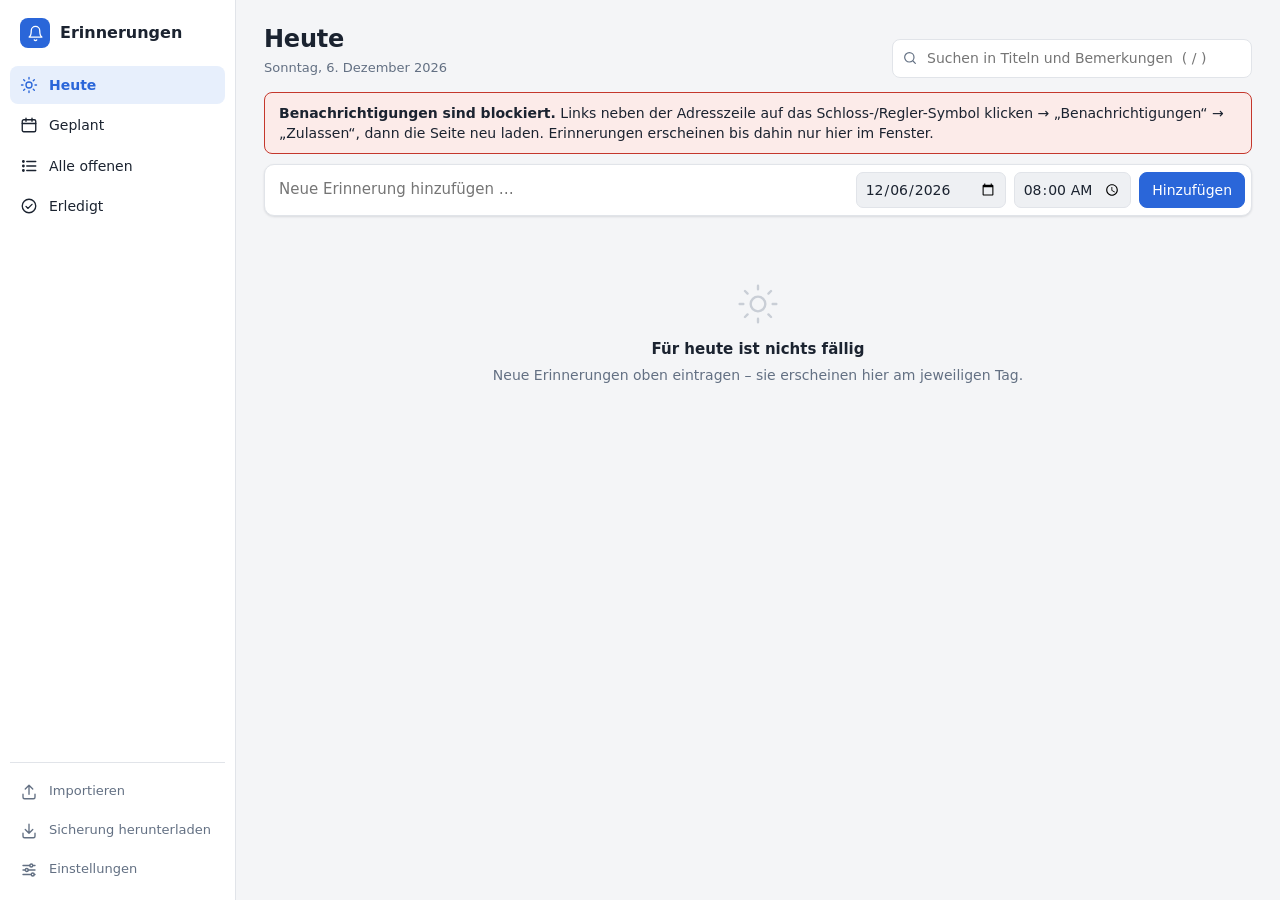
==== index.html @ 2857e539 "Erinnerungs-App als Ersatz für Microsoft To Do Läuft komplett im Browser (GitHub Pages): Erinnerunge" ====
<!doctype html>
<html lang="de">
<head>
  <meta charset="utf-8">
  <meta name="viewport" content="width=device-width, initial-scale=1">
  <title>Erinnerungen</title>
  <meta name="description" content="Persönliche Erinnerungen mit Pop-up-Benachrichtigung – läuft komplett im Browser.">
  <link rel="icon" href="icon.svg" type="image/svg+xml">
  <link rel="stylesheet" href="styles.css">
</head>
<body>
  <div class="app">
    <aside class="sidebar">
      <div class="brand">
        <span class="logo" aria-hidden="true"><svg viewBox="0 0 24 24"><path d="M6 8a6 6 0 1 1 12 0c0 7 3 9 3 9H3s3-2 3-9"/><path d="M10.3 21a1.94 1.94 0 0 0 3.4 0"/></svg></span>
        <span>Erinnerungen</span>
      </div>
      <nav class="nav" id="nav" aria-label="Ansichten"></nav>
      <div class="sidebar-foot" id="sidebar-foot"></div>
    </aside>

    <main class="main">
      <header class="topbar">
        <div class="titles">
          <h1 id="view-title">Heute</h1>
          <div class="sub" id="view-sub"></div>
        </div>
        <label class="search">
          <span class="sr-only">Suchen</span>
          <svg viewBox="0 0 24 24" aria-hidden="true"><circle cx="11" cy="11" r="7"/><path d="M20 20l-3.5-3.5"/></svg>
          <input id="search" type="search" placeholder="Suchen in Titeln und Bemerkungen  ( / )" autocomplete="off">
        </label>
      </header>

      <div class="banners" id="banners"></div>

      <form class="add" id="add-form" autocomplete="off">
        <input type="text" id="add-title" placeholder="Neue Erinnerung hinzufügen …" aria-label="Titel der neuen Erinnerung">
        <input type="date" id="add-date" aria-label="Datum der Erinnerung">
        <input type="time" id="add-time" aria-label="Uhrzeit der Erinnerung">
        <button class="btn primary" type="submit">Hinzufügen</button>
      </form>

      <div class="list" id="list" aria-live="polite"></div>
    </main>

    <aside class="detail" id="detail" hidden aria-label="Details"></aside>
  </div>

  <dialog id="dlg-alert" class="dlg-alert">
    <div class="dlg-head">
      <span class="dlg-icon"><svg viewBox="0 0 24 24"><path d="M6 8a6 6 0 1 1 12 0c0 7 3 9 3 9H3s3-2 3-9"/><path d="M10.3 21a1.94 1.94 0 0 0 3.4 0"/></svg></span>
      <h2>Erinnerung</h2>
    </div>
    <div class="dlg-body" id="alert-body"></div>
    <div class="dlg-foot"><button class="btn" data-act="alert-close" type="button">Alle schließen</button></div>
  </dialog>

  <dialog id="dlg-settings">
    <div class="dlg-head"><h2>Einstellungen</h2></div>
    <div class="dlg-body" id="settings-body"></div>
    <div class="dlg-foot"><button class="btn primary" data-act="settings-close" type="button">Fertig</button></div>
  </dialog>

  <dialog id="dlg-import" class="dlg-wide">
    <div class="dlg-head"><h2>Erinnerungen importieren</h2></div>
    <div class="dlg-body" id="imp-body"></div>
    <div class="dlg-foot" id="imp-foot"></div>
  </dialog>

  <div id="toast" role="status"></div>

  <script src="app.js"></script>
</body>
</html>
---- styles.css ----
:root {
  --bg: #f4f5f7;
  --surface: #ffffff;
  --surface-2: #eef0f3;
  --border: #e1e4e9;
  --border-strong: #c9ced6;
  --text: #1b2330;
  --muted: #637083;
  --accent: #2a66d9;
  --accent-soft: #e7effc;
  --danger: #c4372c;
  --danger-soft: #fcebe9;
  --warn-soft: #fff5e1;
  --warn-border: #f1d49a;
  --ok: #2c8a55;
  --star: #d99a00;
  --mark: #ffe48a;
  --shadow: 0 1px 2px rgba(16, 24, 40, .05), 0 1px 3px rgba(16, 24, 40, .07);
  --radius: 10px;
  color-scheme: light;
}

@media (prefers-color-scheme: dark) {
  :root {
    --bg: #13161b;
    --surface: #1b1f26;
    --surface-2: #242a33;
    --border: #2c323c;
    --border-strong: #3d4552;
    --text: #e5e8ed;
    --muted: #97a1b0;
    --accent: #6b9bf2;
    --accent-soft: #1e2b44;
    --danger: #f07a70;
    --danger-soft: #3a201e;
    --warn-soft: #33291a;
    --warn-border: #5c4a26;
    --ok: #4cbf7f;
    --star: #f0c04a;
    --mark: #6a5810;
    --shadow: none;
    color-scheme: dark;
  }
}

* { box-sizing: border-box; }
html, body { height: 100%; }
body {
  margin: 0;
  font: 14px/1.45 "Segoe UI", system-ui, -apple-system, Roboto, sans-serif;
  background: var(--bg);
  color: var(--text);
}
button, input, textarea, select { font: inherit; color: inherit; }
button { cursor: pointer; }
.sr-only { position: absolute; width: 1px; height: 1px; overflow: hidden; clip: rect(0 0 0 0); white-space: nowrap; }

svg { width: 18px; height: 18px; fill: none; stroke: currentColor; stroke-width: 1.8; stroke-linecap: round; stroke-linejoin: round; flex: none; }

/* ---------- Layout ---------- */
.app { display: grid; grid-template-columns: 236px minmax(0, 1fr) auto; height: 100vh; }

.sidebar {
  background: var(--surface);
  border-right: 1px solid var(--border);
  display: flex; flex-direction: column;
  padding: 16px 10px 12px;
  min-height: 0;
}
.brand { display: flex; align-items: center; gap: 10px; font-weight: 600; font-size: 16px; padding: 2px 10px 18px; }
.brand .logo { width: 30px; height: 30px; border-radius: 8px; background: var(--accent); color: #fff; display: grid; place-items: center; }
.brand .logo svg { width: 17px; height: 17px; }

.nav { display: flex; flex-direction: column; gap: 2px; }
.nav button, .sidebar-foot button {
  display: flex; align-items: center; gap: 11px; width: 100%;
  border: 0; background: none; padding: 9px 10px; border-radius: 8px; text-align: left;
}
.nav button:hover, .sidebar-foot button:hover { background: var(--surface-2); }
.nav button.active { background: var(--accent-soft); color: var(--accent); font-weight: 600; }
.nav .count { margin-left: auto; font-size: 12px; color: var(--muted); font-variant-numeric: tabular-nums; }
.nav .count.alert { color: var(--danger); font-weight: 700; }
.sidebar-foot { margin-top: auto; display: flex; flex-direction: column; gap: 2px; border-top: 1px solid var(--border); padding-top: 10px; }
.sidebar-foot button { color: var(--muted); font-size: 13px; }

.main { display: flex; flex-direction: column; min-width: 0; min-height: 0; }

.topbar { display: flex; align-items: flex-end; gap: 16px; padding: 22px 28px 14px; flex-wrap: wrap; }
.topbar h1 { margin: 0; font-size: 24px; font-weight: 650; letter-spacing: -.01em; }
.topbar .sub { color: var(--muted); font-size: 13px; margin-top: 2px; }
.search { margin-left: auto; position: relative; width: min(360px, 100%); }
.search input {
  width: 100%; padding: 8px 12px 8px 34px; border: 1px solid var(--border); border-radius: 8px;
  background: var(--surface); outline: none;
}
.search input:focus { border-color: var(--accent); box-shadow: 0 0 0 3px var(--accent-soft); }
.search svg { position: absolute; left: 10px; top: 50%; transform: translateY(-50%); color: var(--muted); width: 16px; height: 16px; }

.banners { padding: 0 28px; }
.banner {
  display: flex; align-items: center; gap: 12px; flex-wrap: wrap;
  padding: 10px 14px; border-radius: 8px; margin-bottom: 8px;
  background: var(--warn-soft); border: 1px solid var(--warn-border);
}
.banner.danger { background: var(--danger-soft); border-color: var(--danger); }
.banner .grow { flex: 1; min-width: 220px; }
.banner .btn { padding: 5px 10px; }

.add {
  display: flex; gap: 8px; align-items: center;
  margin: 2px 28px 6px; padding: 6px 6px 6px 10px;
  background: var(--surface); border: 1px solid var(--border); border-radius: var(--radius); box-shadow: var(--shadow);
}
.add:focus-within { border-color: var(--accent); box-shadow: 0 0 0 3px var(--accent-soft); }
.add input[type=text] { flex: 1; min-width: 120px; border: 0; background: none; padding: 8px 4px; font-size: 15px; outline: none; }
.add input[type=date], .add input[type=time] {
  border: 1px solid var(--border); border-radius: 7px; background: var(--surface-2); padding: 6px 8px; color: var(--text);
}

.btn {
  border: 1px solid var(--border-strong); background: var(--surface); padding: 7px 12px; border-radius: 8px;
  display: inline-flex; align-items: center; gap: 6px; white-space: nowrap;
}
.btn:hover { background: var(--surface-2); }
.btn.primary { background: var(--accent); border-color: var(--accent); color: #fff; }
.btn.primary:hover { filter: brightness(1.07); }
.btn.danger { color: var(--danger); border-color: var(--danger); background: transparent; }
.btn.danger:hover { background: var(--danger-soft); }
.btn.small { padding: 4px 9px; font-size: 12.5px; }
.btn svg { width: 16px; height: 16px; }
.linkbtn { border: 0; background: none; color: var(--accent); padding: 0; text-decoration: underline; }

/* ---------- Liste ---------- */
.list { flex: 1; overflow: auto; padding: 0 28px 48px; }
.group h2 { font-size: 13px; font-weight: 600; color: var(--muted); margin: 18px 4px 8px; display: flex; gap: 8px; align-items: baseline; }
.group h2 .n { font-weight: 400; font-size: 12px; }
.group.overdue h2 { color: var(--danger); }

.task {
  display: flex; align-items: flex-start; gap: 2px;
  background: var(--surface); border: 1px solid var(--border); border-radius: var(--radius);
  margin-bottom: 6px; padding: 3px 4px; box-shadow: var(--shadow);
}
.task:hover { border-color: var(--border-strong); }
.task.is-selected { border-color: var(--accent); box-shadow: 0 0 0 1px var(--accent); }

.check { width: 36px; height: 36px; flex: none; border: 0; background: none; display: grid; place-items: center; margin-top: 3px; border-radius: 50%; }
.check svg { width: 20px; height: 20px; padding: 2px; border: 1.8px solid var(--border-strong); border-radius: 50%; color: transparent; stroke-width: 2.6; transition: all .12s; }
.check:hover svg { border-color: var(--ok); color: var(--ok); }
.is-done .check svg { background: var(--ok); border-color: var(--ok); color: #fff; }

.task-main { flex: 1; min-width: 0; border: 0; background: none; text-align: left; padding: 9px 4px; display: block; }
.task-title { display: block; font-size: 15px; overflow-wrap: anywhere; }
.is-done .task-title { text-decoration: line-through; color: var(--muted); }
.task-meta { display: flex; flex-wrap: wrap; gap: 4px 12px; margin-top: 3px; font-size: 12px; color: var(--muted); }
.chip { display: inline-flex; align-items: center; gap: 4px; }
.chip svg { width: 13px; height: 13px; }
.chip.when.due { color: var(--accent); font-weight: 600; }
.chip.when.overdue { color: var(--danger); font-weight: 600; }
.snippet { display: block; font-size: 12.5px; color: var(--muted); margin-top: 4px; white-space: nowrap; overflow: hidden; text-overflow: ellipsis; }
mark { background: var(--mark); color: inherit; border-radius: 2px; padding: 0 1px; }

.star { border: 0; background: none; width: 38px; height: 38px; flex: none; display: grid; place-items: center; color: var(--muted); opacity: .45; margin-top: 2px; border-radius: 50%; }
.star:hover { opacity: 1; }
.star.on { color: var(--star); opacity: 1; }
.star.on svg { fill: currentColor; }

.empty { text-align: center; color: var(--muted); padding: 60px 20px; }
.empty svg { width: 44px; height: 44px; stroke-width: 1.3; color: var(--border-strong); margin-bottom: 8px; }
.empty strong { display: block; color: var(--text); font-size: 15px; margin-bottom: 4px; }

/* ---------- Detailbereich ---------- */
.detail {
  width: 400px; background: var(--surface); border-left: 1px solid var(--border);
  overflow: auto; display: flex; flex-direction: column; min-height: 0;
}
.detail[hidden] { display: none; }
.d-head { display: flex; align-items: flex-start; gap: 4px; padding: 14px 10px 8px 8px; border-bottom: 1px solid var(--border); }
.d-title {
  flex: 1; border: 1px solid transparent; background: none; resize: none; font-size: 18px; font-weight: 600;
  padding: 6px 6px; border-radius: 6px; line-height: 1.35; outline: none; field-sizing: content; min-height: 38px;
}
.d-title:hover { border-color: var(--border); }
.d-title:focus { border-color: var(--accent); }
.icon-btn { border: 0; background: none; width: 34px; height: 34px; border-radius: 8px; display: grid; place-items: center; color: var(--muted); flex: none; }
.icon-btn:hover { background: var(--surface-2); color: var(--text); }

.card { padding: 14px 16px; border-bottom: 1px solid var(--border); }
.card h3 { margin: 0 0 10px; font-size: 12px; text-transform: uppercase; letter-spacing: .05em; color: var(--muted); display: flex; align-items: center; gap: 6px; }
.card h3 svg { width: 14px; height: 14px; }
.row { display: flex; gap: 8px; align-items: center; flex-wrap: wrap; }
.field { border: 1px solid var(--border-strong); border-radius: 7px; background: var(--surface); padding: 6px 8px; }
.field:focus { outline: none; border-color: var(--accent); box-shadow: 0 0 0 3px var(--accent-soft); }
.when-status { font-size: 12.5px; color: var(--muted); margin-top: 8px; }
.when-status.overdue { color: var(--danger); font-weight: 600; }
.snooze { display: grid; grid-template-columns: repeat(auto-fill, minmax(110px, 1fr)); gap: 6px; margin-top: 12px; }
.snooze button { border: 1px solid var(--border); background: var(--surface-2); border-radius: 8px; padding: 6px 8px; text-align: left; font-size: 13px; }
.snooze button:hover { border-color: var(--accent); color: var(--accent); }
.snooze small { display: block; color: var(--muted); font-size: 11.5px; }

textarea.note-input { width: 100%; min-height: 76px; resize: vertical; }
.notes { list-style: none; margin: 14px 0 0; padding: 0; display: flex; flex-direction: column; gap: 10px; }
.notes li { border-left: 3px solid var(--accent-soft); padding: 2px 0 2px 10px; }
.note-time { font-size: 11.5px; color: var(--muted); display: flex; gap: 8px; align-items: center; }
.note-time .spacer { flex: 1; }
.note-time button { border: 0; background: none; color: var(--muted); font-size: 11.5px; padding: 0 2px; }
.note-time button:hover { color: var(--accent); text-decoration: underline; }
.note-text { white-space: pre-wrap; overflow-wrap: anywhere; margin-top: 2px; }
.d-foot { margin-top: auto; padding: 12px 16px; display: flex; align-items: center; gap: 8px; color: var(--muted); font-size: 12px; border-top: 1px solid var(--border); }
.d-foot .grow { flex: 1; }

/* ---------- Dialoge ---------- */
dialog {
  border: 0; border-radius: 14px; padding: 0; background: var(--surface); color: var(--text);
  box-shadow: 0 24px 70px rgba(0, 0, 0, .35); width: min(560px, calc(100vw - 32px));
}
dialog.dlg-wide { width: min(860px, calc(100vw - 32px)); }
dialog::backdrop { background: rgba(12, 16, 24, .5); }
.dlg-head { padding: 18px 20px 6px; display: flex; align-items: center; gap: 10px; }
.dlg-head h2 { margin: 0; font-size: 18px; }
.dlg-icon { width: 34px; height: 34px; border-radius: 50%; background: var(--accent-soft); color: var(--accent); display: grid; place-items: center; }
.dlg-body { padding: 8px 20px 16px; max-height: 68vh; overflow: auto; }
.dlg-foot { padding: 12px 20px; border-top: 1px solid var(--border); display: flex; gap: 8px; justify-content: flex-end; flex-wrap: wrap; }
.dlg-foot .grow { flex: 1; }

.alert-item { border: 1px solid var(--border); border-radius: 10px; padding: 12px 14px; margin-top: 10px; }
.alert-title { font-size: 16px; font-weight: 600; overflow-wrap: anywhere; }
.alert-when { font-size: 12.5px; color: var(--muted); margin-top: 2px; }
.alert-note { font-size: 13px; color: var(--muted); margin-top: 6px; white-space: pre-wrap; max-height: 4.5em; overflow: hidden; }
.alert-actions { display: flex; gap: 6px; flex-wrap: wrap; margin-top: 10px; }

.set-section { padding: 12px 0; border-bottom: 1px solid var(--border); }
.set-section:last-child { border-bottom: 0; }
.set-section h3 { margin: 0 0 8px; font-size: 14px; }
.set-row { display: flex; align-items: center; gap: 10px; margin: 8px 0; flex-wrap: wrap; }
.set-row label { flex: 1; min-width: 200px; }
.hint { color: var(--muted); font-size: 12.5px; margin: 4px 0 8px; }
.status-pill { display: inline-block; padding: 2px 8px; border-radius: 99px; font-size: 12px; font-weight: 600; background: var(--surface-2); }
.status-pill.ok { background: rgba(44, 138, 85, .14); color: var(--ok); }
.status-pill.bad { background: var(--danger-soft); color: var(--danger); }

.file-drop { position: relative; display: flex; align-items: center; justify-content: center; gap: 8px; border: 2px dashed var(--border-strong); border-radius: 10px; padding: 22px; color: var(--muted); text-align: center; }
.file-drop:hover { border-color: var(--accent); color: var(--accent); }
.file-drop input { position: absolute; inset: 0; opacity: 0; cursor: pointer; }
.or { text-align: center; color: var(--muted); font-size: 12px; margin: 10px 0 6px; }
#imp-text { width: 100%; min-height: 120px; resize: vertical; font-family: Consolas, ui-monospace, monospace; font-size: 12.5px; }
.howto { margin-top: 12px; font-size: 13px; }
.howto summary { cursor: pointer; color: var(--accent); }
.howto ol { padding-left: 20px; margin: 8px 0; }
.howto li { margin-bottom: 6px; }
.howto code { background: var(--surface-2); padding: 1px 4px; border-radius: 4px; font-size: 12px; }
.error { color: var(--danger); font-weight: 600; margin-top: 8px; }

.map-grid { display: grid; grid-template-columns: repeat(auto-fill, minmax(240px, 1fr)); gap: 8px 16px; margin: 8px 0 12px; }
.map-grid label { display: flex; flex-direction: column; gap: 3px; font-size: 12.5px; color: var(--muted); }
.map-grid select { padding: 5px 6px; border: 1px solid var(--border-strong); border-radius: 6px; background: var(--surface); }
.preview { width: 100%; border-collapse: collapse; font-size: 12.5px; margin-top: 8px; }
.preview th, .preview td { text-align: left; padding: 6px 8px; border-bottom: 1px solid var(--border); vertical-align: top; }
.preview th { color: var(--muted); font-weight: 600; position: sticky; top: 0; background: var(--surface); }
.preview td.note { color: var(--muted); max-width: 280px; overflow: hidden; text-overflow: ellipsis; white-space: nowrap; }

/* ---------- Toast ---------- */
#toast {
  position: fixed; left: 50%; bottom: 24px; transform: translate(-50%, 140px);
  background: #1b2330; color: #fff; padding: 10px 16px; border-radius: 10px;
  display: flex; gap: 16px; align-items: center; transition: transform .2s ease; z-index: 100;
  box-shadow: 0 10px 30px rgba(0, 0, 0, .3); max-width: calc(100vw - 32px);
}
#toast.show { transform: translate(-50%, 0); }
#toast button { background: none; border: 0; color: #9dbdff; font-weight: 600; padding: 0; }

/* ---------- Schmale Fenster ---------- */
@media (max-width: 900px) {
  .app { grid-template-columns: minmax(0, 1fr); grid-template-rows: auto minmax(0, 1fr); }
  .sidebar { flex-direction: row; align-items: center; padding: 8px 12px; border-right: 0; border-bottom: 1px solid var(--border); overflow-x: auto; gap: 4px; }
  .brand { display: none; }
  .nav { flex-direction: row; }
  .nav button { width: auto; white-space: nowrap; }
  .sidebar-foot { flex-direction: row; margin: 0 0 0 auto; border-top: 0; padding-top: 0; }
  .sidebar-foot button span { display: none; }
  .topbar, .banners, .list { padding-left: 16px; padding-right: 16px; }
  .add { margin-left: 16px; margin-right: 16px; flex-wrap: wrap; }
  .add input[type=text] { flex-basis: 100%; }
  .detail { position: fixed; top: 0; right: 0; bottom: 0; width: min(420px, 100vw); z-index: 20; box-shadow: -10px 0 40px rgba(0, 0, 0, .25); }
}
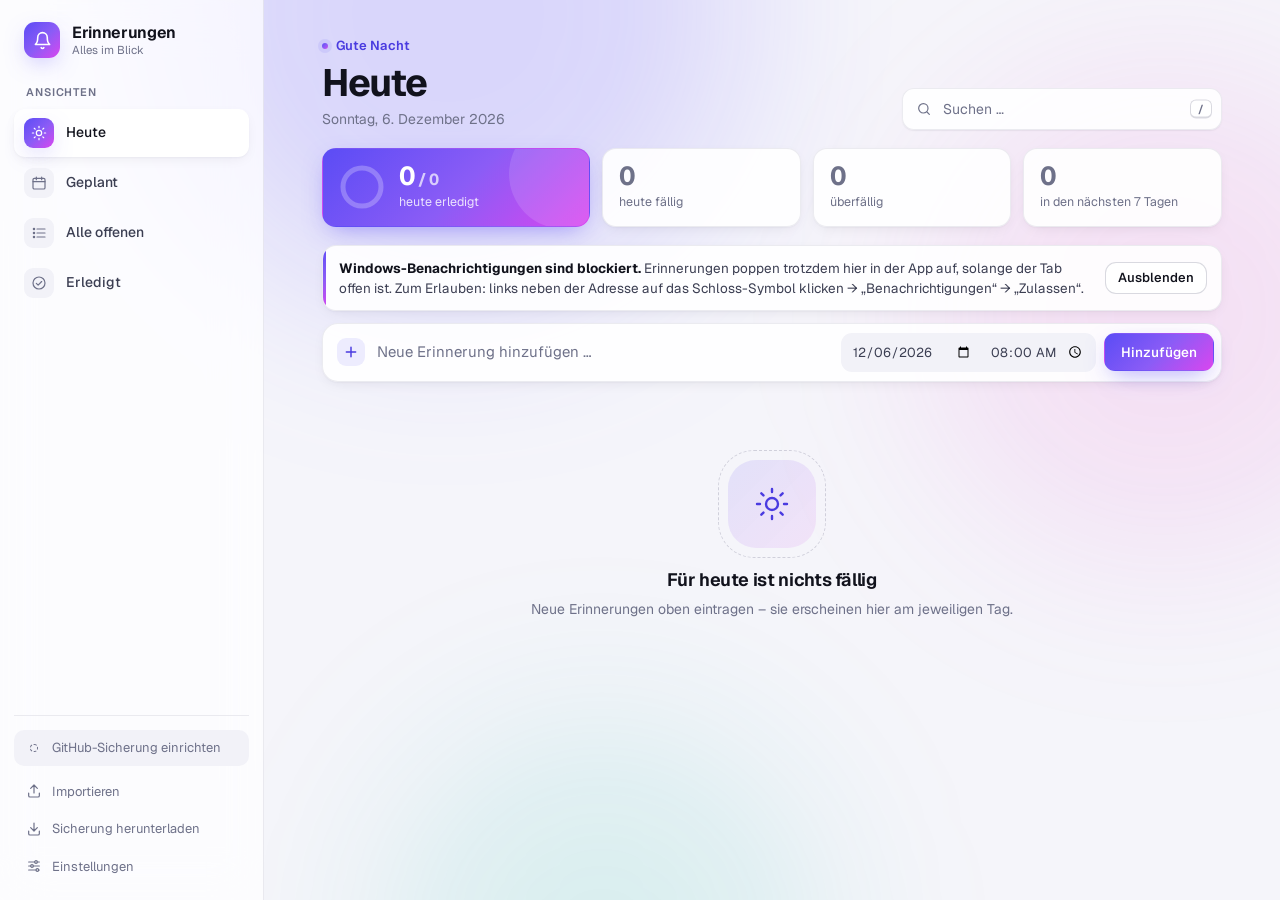
==== commit 84aa5411: "Neues Design, automatische GitHub-Sicherung, ruhigere Hinweise - Hochwertigeres Design: Begrüßung, T" ====
--- a/index.html
+++ b/index.html
@@ -5,41 +5,56 @@
   <meta name="viewport" content="width=device-width, initial-scale=1">
   <title>Erinnerungen</title>
   <meta name="description" content="Persönliche Erinnerungen mit Pop-up-Benachrichtigung – läuft komplett im Browser.">
+  <meta name="theme-color" content="#5b4cf5">
   <link rel="icon" href="icon.svg" type="image/svg+xml">
+  <link rel="preconnect" href="https://fonts.googleapis.com">
+  <link rel="preconnect" href="https://fonts.gstatic.com" crossorigin>
+  <link rel="stylesheet" href="https://fonts.googleapis.com/css2?family=Geist:wght@400;500;600;700&family=Geist+Mono:wght@400;500&display=swap">
   <link rel="stylesheet" href="styles.css">
 </head>
 <body>
+  <div class="bg-aurora" aria-hidden="true"><span></span></div>
+
   <div class="app">
     <aside class="sidebar">
       <div class="brand">
         <span class="logo" aria-hidden="true"><svg viewBox="0 0 24 24"><path d="M6 8a6 6 0 1 1 12 0c0 7 3 9 3 9H3s3-2 3-9"/><path d="M10.3 21a1.94 1.94 0 0 0 3.4 0"/></svg></span>
-        <span>Erinnerungen</span>
+        <span class="brand-text"><b>Erinnerungen</b><small>Alles im Blick</small></span>
       </div>
+      <div class="nav-label">Ansichten</div>
       <nav class="nav" id="nav" aria-label="Ansichten"></nav>
       <div class="sidebar-foot" id="sidebar-foot"></div>
     </aside>
 
     <main class="main">
-      <header class="topbar">
-        <div class="titles">
-          <h1 id="view-title">Heute</h1>
-          <div class="sub" id="view-sub"></div>
-        </div>
-        <label class="search">
-          <span class="sr-only">Suchen</span>
-          <svg viewBox="0 0 24 24" aria-hidden="true"><circle cx="11" cy="11" r="7"/><path d="M20 20l-3.5-3.5"/></svg>
-          <input id="search" type="search" placeholder="Suchen in Titeln und Bemerkungen  ( / )" autocomplete="off">
-        </label>
-      </header>
+      <div class="main-inner">
+        <header class="topbar">
+          <div class="hero">
+            <div class="eyebrow" id="view-eyebrow"></div>
+            <h1 id="view-title">Heute</h1>
+            <div class="sub" id="view-sub"></div>
+          </div>
+          <label class="search">
+            <span class="sr-only">Suchen</span>
+            <svg viewBox="0 0 24 24" aria-hidden="true"><circle cx="11" cy="11" r="7"/><path d="M20 20l-3.5-3.5"/></svg>
+            <input id="search" type="search" placeholder="Suchen …" autocomplete="off">
+            <kbd>/</kbd>
+          </label>
+        </header>
 
-      <div class="banners" id="banners"></div>
+        <div class="stats" id="stats"></div>
+        <div class="banners" id="banners"></div>
 
-      <form class="add" id="add-form" autocomplete="off">
-        <input type="text" id="add-title" placeholder="Neue Erinnerung hinzufügen …" aria-label="Titel der neuen Erinnerung">
-        <input type="date" id="add-date" aria-label="Datum der Erinnerung">
-        <input type="time" id="add-time" aria-label="Uhrzeit der Erinnerung">
-        <button class="btn primary" type="submit">Hinzufügen</button>
-      </form>
+        <form class="add" id="add-form" autocomplete="off">
+          <span class="add-plus" aria-hidden="true"><svg viewBox="0 0 24 24"><path d="M12 5v14M5 12h14"/></svg></span>
+          <input type="text" id="add-title" placeholder="Neue Erinnerung hinzufügen …" aria-label="Titel der neuen Erinnerung">
+          <span class="add-when">
+            <input type="date" id="add-date" aria-label="Datum der Erinnerung">
+            <input type="time" id="add-time" aria-label="Uhrzeit der Erinnerung">
+          </span>
+          <button class="btn primary" type="submit">Hinzufügen</button>
+        </form>
+      </div>
 
       <div class="list" id="list" aria-live="polite"></div>
     </main>
@@ -57,13 +72,13 @@
   </dialog>
 
   <dialog id="dlg-settings">
-    <div class="dlg-head"><h2>Einstellungen</h2></div>
+    <div class="dlg-head"><span class="dlg-icon"><svg viewBox="0 0 24 24"><path d="M4 6h9M17 6h3M4 12h3M11 12h9M4 18h11M19 18h1"/><circle cx="15" cy="6" r="2"/><circle cx="9" cy="12" r="2"/><circle cx="17" cy="18" r="2"/></svg></span><h2>Einstellungen</h2></div>
     <div class="dlg-body" id="settings-body"></div>
     <div class="dlg-foot"><button class="btn primary" data-act="settings-close" type="button">Fertig</button></div>
   </dialog>
 
   <dialog id="dlg-import" class="dlg-wide">
-    <div class="dlg-head"><h2>Erinnerungen importieren</h2></div>
+    <div class="dlg-head"><span class="dlg-icon"><svg viewBox="0 0 24 24"><path d="M12 15V3M7 8l5-5 5 5"/><path d="M4 15v4a2 2 0 0 0 2 2h12a2 2 0 0 0 2-2v-4"/></svg></span><h2>Erinnerungen importieren</h2></div>
     <div class="dlg-body" id="imp-body"></div>
     <div class="dlg-foot" id="imp-foot"></div>
   </dialog>
--- a/styles.css
+++ b/styles.css
@@ -1,44 +1,79 @@
+/* =====================================================================
+ * Erinnerungen – Design
+ * Helles und dunkles Theme folgen automatisch der Windows-Einstellung.
+ * ===================================================================== */
 :root {
-  --bg: #f4f5f7;
+  --font: "Geist", "Segoe UI Variable Text", "Segoe UI", system-ui, -apple-system, sans-serif;
+  --font-display: "Geist", "Segoe UI Variable Display", "Segoe UI", system-ui, sans-serif;
+
+  --bg: #f5f5fa;
+  --bg-tint-1: rgba(108, 92, 255, .20);
+  --bg-tint-2: rgba(236, 72, 200, .12);
+  --bg-tint-3: rgba(20, 184, 166, .12);
+  --glass: rgba(255, 255, 255, .72);
+  --glass-strong: rgba(255, 255, 255, .9);
   --surface: #ffffff;
-  --surface-2: #eef0f3;
-  --border: #e1e4e9;
-  --border-strong: #c9ced6;
-  --text: #1b2330;
-  --muted: #637083;
-  --accent: #2a66d9;
-  --accent-soft: #e7effc;
-  --danger: #c4372c;
-  --danger-soft: #fcebe9;
-  --warn-soft: #fff5e1;
-  --warn-border: #f1d49a;
-  --ok: #2c8a55;
-  --star: #d99a00;
-  --mark: #ffe48a;
-  --shadow: 0 1px 2px rgba(16, 24, 40, .05), 0 1px 3px rgba(16, 24, 40, .07);
-  --radius: 10px;
+  --surface-2: #f2f2f8;
+  --surface-3: #e9e9f3;
+  --border: rgba(24, 24, 64, .08);
+  --border-strong: rgba(24, 24, 64, .16);
+  --text: #11121c;
+  --text-2: #3b3e52;
+  --muted: #6e7189;
+  --accent: #5b4cf5;
+  --accent-2: #9b5cf6;
+  --accent-text: #4a3be0;
+  --accent-soft: rgba(91, 76, 245, .10);
+  --accent-ring: rgba(91, 76, 245, .28);
+  --grad: linear-gradient(135deg, #5b4cf5 0%, #8b5cf6 52%, #d946ef 100%);
+  --grad-soft: linear-gradient(135deg, rgba(91, 76, 245, .12), rgba(217, 70, 239, .10));
+  --danger: #e5484d;
+  --danger-soft: rgba(229, 72, 77, .10);
+  --ok: #0f9f8f;
+  --ok-soft: rgba(15, 159, 143, .12);
+  --star: #f5a524;
+  --mark: rgba(245, 165, 36, .35);
+  --shadow-sm: 0 1px 2px rgba(17, 18, 40, .04), 0 1px 1px rgba(17, 18, 40, .03);
+  --shadow: 0 1px 2px rgba(17, 18, 40, .04), 0 4px 14px -4px rgba(17, 18, 40, .08);
+  --shadow-lg: 0 2px 6px rgba(17, 18, 40, .05), 0 24px 48px -12px rgba(17, 18, 40, .18);
+  --shadow-accent: 0 8px 24px -8px rgba(91, 76, 245, .55);
+  --r-sm: 8px;
+  --r: 14px;
+  --r-lg: 20px;
+  --ease: cubic-bezier(.2, .8, .2, 1);
   color-scheme: light;
 }
 
 @media (prefers-color-scheme: dark) {
   :root {
-    --bg: #13161b;
-    --surface: #1b1f26;
-    --surface-2: #242a33;
-    --border: #2c323c;
-    --border-strong: #3d4552;
-    --text: #e5e8ed;
-    --muted: #97a1b0;
-    --accent: #6b9bf2;
-    --accent-soft: #1e2b44;
-    --danger: #f07a70;
-    --danger-soft: #3a201e;
-    --warn-soft: #33291a;
-    --warn-border: #5c4a26;
-    --ok: #4cbf7f;
-    --star: #f0c04a;
-    --mark: #6a5810;
-    --shadow: none;
+    --bg: #0a0b12;
+    --bg-tint-1: rgba(108, 92, 255, .22);
+    --bg-tint-2: rgba(217, 70, 239, .12);
+    --bg-tint-3: rgba(20, 184, 166, .08);
+    --glass: rgba(20, 22, 34, .66);
+    --glass-strong: rgba(24, 26, 40, .9);
+    --surface: #151724;
+    --surface-2: #1c1f2f;
+    --surface-3: #252939;
+    --border: rgba(255, 255, 255, .07);
+    --border-strong: rgba(255, 255, 255, .14);
+    --text: #eef0fa;
+    --text-2: #c9ccdd;
+    --muted: #9196b0;
+    --accent: #8576ff;
+    --accent-2: #b38bff;
+    --accent-text: #a99eff;
+    --accent-soft: rgba(133, 118, 255, .14);
+    --accent-ring: rgba(133, 118, 255, .35);
+    --danger: #ff6b70;
+    --danger-soft: rgba(255, 107, 112, .12);
+    --ok: #2dd4bf;
+    --ok-soft: rgba(45, 212, 191, .12);
+    --star: #fbbf24;
+    --mark: rgba(251, 191, 36, .3);
+    --shadow-sm: none;
+    --shadow: 0 1px 0 rgba(255, 255, 255, .03) inset, 0 6px 18px -6px rgba(0, 0, 0, .5);
+    --shadow-lg: 0 30px 60px -12px rgba(0, 0, 0, .7);
     color-scheme: dark;
   }
 }
@@ -47,239 +82,445 @@
 html, body { height: 100%; }
 body {
   margin: 0;
-  font: 14px/1.45 "Segoe UI", system-ui, -apple-system, Roboto, sans-serif;
+  font: 14px/1.5 var(--font);
+  font-feature-settings: "ss01", "cv11";
+  -webkit-font-smoothing: antialiased;
   background: var(--bg);
   color: var(--text);
+  overflow: hidden;
 }
 button, input, textarea, select { font: inherit; color: inherit; }
 button { cursor: pointer; }
+::selection { background: var(--accent-ring); }
 .sr-only { position: absolute; width: 1px; height: 1px; overflow: hidden; clip: rect(0 0 0 0); white-space: nowrap; }
 
 svg { width: 18px; height: 18px; fill: none; stroke: currentColor; stroke-width: 1.8; stroke-linecap: round; stroke-linejoin: round; flex: none; }
 
+/* Hintergrund: weiche Farbverläufe */
+.bg-aurora { position: fixed; inset: 0; z-index: -1; pointer-events: none; overflow: hidden; }
+.bg-aurora::before, .bg-aurora::after, .bg-aurora span {
+  content: ""; position: absolute; border-radius: 50%; filter: blur(90px);
+}
+.bg-aurora::before { width: 46vw; height: 46vw; left: 12vw; top: -22vw; background: var(--bg-tint-1); }
+.bg-aurora::after { width: 38vw; height: 38vw; right: -10vw; top: 8vh; background: var(--bg-tint-2); }
+.bg-aurora span { width: 34vw; height: 34vw; left: 30vw; bottom: -20vw; background: var(--bg-tint-3); }
+
+/* Scrollbars */
+* { scrollbar-width: thin; scrollbar-color: var(--border-strong) transparent; }
+
 /* ---------- Layout ---------- */
-.app { display: grid; grid-template-columns: 236px minmax(0, 1fr) auto; height: 100vh; }
+.app { display: grid; grid-template-columns: 264px minmax(0, 1fr) auto; height: 100vh; }
 
 .sidebar {
-  background: var(--surface);
+  display: flex; flex-direction: column; min-height: 0;
+  padding: 22px 14px 16px;
+  background: var(--glass);
+  backdrop-filter: blur(24px) saturate(1.4);
+  -webkit-backdrop-filter: blur(24px) saturate(1.4);
   border-right: 1px solid var(--border);
-  display: flex; flex-direction: column;
-  padding: 16px 10px 12px;
-  min-height: 0;
-}
-.brand { display: flex; align-items: center; gap: 10px; font-weight: 600; font-size: 16px; padding: 2px 10px 18px; }
-.brand .logo { width: 30px; height: 30px; border-radius: 8px; background: var(--accent); color: #fff; display: grid; place-items: center; }
-.brand .logo svg { width: 17px; height: 17px; }
-
+}
+.brand { display: flex; align-items: center; gap: 12px; padding: 0 10px 26px; }
+.brand .logo {
+  width: 36px; height: 36px; border-radius: 11px; background: var(--grad); color: #fff;
+  display: grid; place-items: center; box-shadow: var(--shadow-accent);
+}
+.brand .logo svg { width: 19px; height: 19px; stroke-width: 2; }
+.brand-text { display: flex; flex-direction: column; line-height: 1.15; }
+.brand-text b { font-family: var(--font-display); font-size: 16px; font-weight: 650; letter-spacing: -.02em; }
+.brand-text small { font-size: 11.5px; color: var(--muted); }
+
+.nav-label { font-size: 11px; font-weight: 600; letter-spacing: .08em; text-transform: uppercase; color: var(--muted); padding: 0 12px 8px; }
 .nav { display: flex; flex-direction: column; gap: 2px; }
-.nav button, .sidebar-foot button {
-  display: flex; align-items: center; gap: 11px; width: 100%;
-  border: 0; background: none; padding: 9px 10px; border-radius: 8px; text-align: left;
-}
-.nav button:hover, .sidebar-foot button:hover { background: var(--surface-2); }
-.nav button.active { background: var(--accent-soft); color: var(--accent); font-weight: 600; }
-.nav .count { margin-left: auto; font-size: 12px; color: var(--muted); font-variant-numeric: tabular-nums; }
-.nav .count.alert { color: var(--danger); font-weight: 700; }
-.sidebar-foot { margin-top: auto; display: flex; flex-direction: column; gap: 2px; border-top: 1px solid var(--border); padding-top: 10px; }
-.sidebar-foot button { color: var(--muted); font-size: 13px; }
+.nav button {
+  position: relative; display: flex; align-items: center; gap: 12px; width: 100%;
+  border: 0; background: none; padding: 9px 10px; border-radius: 11px; text-align: left; color: var(--text-2);
+  font-weight: 500; transition: background .18s var(--ease), color .18s var(--ease);
+}
+.nav button .ico {
+  width: 30px; height: 30px; border-radius: 9px; display: grid; place-items: center;
+  background: var(--surface-2); color: var(--muted); transition: all .18s var(--ease);
+}
+.nav button .ico svg { width: 16px; height: 16px; }
+.nav button:hover { background: var(--accent-soft); color: var(--text); }
+.nav button.active { background: var(--surface); color: var(--text); box-shadow: var(--shadow); }
+.nav button.active .ico { background: var(--grad); color: #fff; box-shadow: var(--shadow-accent); }
+.nav .count {
+  margin-left: auto; min-width: 24px; padding: 1px 8px; border-radius: 99px; text-align: center;
+  font-size: 12px; font-weight: 600; color: var(--muted); background: var(--surface-2); font-variant-numeric: tabular-nums;
+}
+.nav .count:empty { display: none; }
+.nav .count.alert { color: #fff; background: var(--danger); }
+
+.sidebar-foot { margin-top: auto; display: flex; flex-direction: column; gap: 2px; padding-top: 14px; border-top: 1px solid var(--border); }
+.sidebar-foot button {
+  display: flex; align-items: center; gap: 10px; width: 100%; border: 0; background: none;
+  padding: 8px 12px; border-radius: 10px; text-align: left; color: var(--muted); font-size: 13px;
+}
+.sidebar-foot button:hover { background: var(--accent-soft); color: var(--text); }
+.sidebar-foot button svg { width: 16px; height: 16px; }
+
+.sync-status { margin-bottom: 6px; background: var(--surface-2) !important; }
+.sync-dot { width: 8px; height: 8px; border-radius: 50%; background: var(--muted); margin: 0 4px; flex: none; }
+.sync-status.ok .sync-dot { background: var(--ok); box-shadow: 0 0 0 4px var(--ok-soft); }
+.sync-status.busy .sync-dot { background: var(--accent); animation: pulse 1s ease-in-out infinite; }
+.sync-status.error { color: var(--danger) !important; }
+.sync-status.error .sync-dot { background: var(--danger); box-shadow: 0 0 0 4px var(--danger-soft); }
+.sync-status.off .sync-dot { background: transparent; border: 1.5px dashed var(--muted); }
+@keyframes pulse { 50% { opacity: .35; transform: scale(.8); } }
 
 .main { display: flex; flex-direction: column; min-width: 0; min-height: 0; }
-
-.topbar { display: flex; align-items: flex-end; gap: 16px; padding: 22px 28px 14px; flex-wrap: wrap; }
-.topbar h1 { margin: 0; font-size: 24px; font-weight: 650; letter-spacing: -.01em; }
-.topbar .sub { color: var(--muted); font-size: 13px; margin-top: 2px; }
-.search { margin-left: auto; position: relative; width: min(360px, 100%); }
+.main-inner { width: 100%; max-width: 980px; margin: 0 auto; padding: 0 40px; }
+
+/* ---------- Kopfbereich ---------- */
+.topbar { display: flex; align-items: flex-end; gap: 20px; padding-top: 34px; padding-bottom: 18px; flex-wrap: wrap; }
+.hero { min-width: 0; }
+.eyebrow {
+  display: inline-flex; align-items: center; gap: 8px; font-size: 13px; font-weight: 600; color: var(--accent-text);
+  margin-bottom: 6px;
+}
+.eyebrow:empty { display: none; }
+.eyebrow::before { content: ""; width: 6px; height: 6px; border-radius: 50%; background: var(--grad); box-shadow: 0 0 0 4px var(--accent-soft); }
+.topbar h1 {
+  margin: 0; font-family: var(--font-display); font-size: 38px; line-height: 1.08; font-weight: 700; letter-spacing: -.035em;
+}
+.topbar .sub { color: var(--muted); font-size: 14px; margin-top: 6px; }
+
+.search { margin-left: auto; position: relative; width: min(320px, 100%); }
 .search input {
-  width: 100%; padding: 8px 12px 8px 34px; border: 1px solid var(--border); border-radius: 8px;
-  background: var(--surface); outline: none;
-}
-.search input:focus { border-color: var(--accent); box-shadow: 0 0 0 3px var(--accent-soft); }
-.search svg { position: absolute; left: 10px; top: 50%; transform: translateY(-50%); color: var(--muted); width: 16px; height: 16px; }
-
-.banners { padding: 0 28px; }
+  width: 100%; height: 42px; padding: 0 44px 0 40px; border-radius: 12px;
+  border: 1px solid var(--border); background: var(--glass-strong); box-shadow: var(--shadow-sm);
+  outline: none; transition: all .18s var(--ease);
+}
+.search input::placeholder { color: var(--muted); }
+.search input:focus { border-color: var(--accent); box-shadow: 0 0 0 4px var(--accent-soft); background: var(--surface); }
+.search > svg { position: absolute; left: 14px; top: 50%; transform: translateY(-50%); color: var(--muted); width: 16px; height: 16px; }
+.search kbd {
+  position: absolute; right: 10px; top: 50%; transform: translateY(-50%);
+  font: 600 11px var(--font); color: var(--muted); border: 1px solid var(--border-strong); border-bottom-width: 2px;
+  border-radius: 6px; padding: 1px 7px; background: var(--surface);
+}
+.search input:focus + kbd, .search input:not(:placeholder-shown) + kbd { opacity: 0; }
+
+/* Kennzahlen */
+.stats { display: grid; grid-template-columns: 1.35fr 1fr 1fr 1fr; gap: 12px; margin-bottom: 18px; }
+.stats:empty { display: none; }
+.stat {
+  position: relative; overflow: hidden; display: flex; align-items: center; gap: 14px;
+  padding: 14px 16px; border-radius: var(--r); background: var(--glass-strong); border: 1px solid var(--border);
+  box-shadow: var(--shadow); text-align: left; transition: transform .2s var(--ease), box-shadow .2s var(--ease);
+}
+button.stat:hover { transform: translateY(-2px); box-shadow: var(--shadow-lg); }
+.stat b { display: block; font-family: var(--font-display); font-size: 26px; line-height: 1; font-weight: 700; letter-spacing: -.03em; font-variant-numeric: tabular-nums; }
+.stat span { display: block; font-size: 12.5px; color: var(--muted); margin-top: 4px; }
+.stat.danger b { color: var(--danger); }
+.stat.muted b { color: var(--muted); }
+.stat.hero-stat { background: var(--grad); color: #fff; border-color: transparent; box-shadow: var(--shadow-accent); }
+.stat.hero-stat span { color: rgba(255, 255, 255, .82); }
+.stat.hero-stat::after {
+  content: ""; position: absolute; right: -30px; top: -30px; width: 110px; height: 110px; border-radius: 50%;
+  background: rgba(255, 255, 255, .12);
+}
+.ring { width: 46px; height: 46px; flex: none; transform: rotate(-90deg); }
+.ring circle { fill: none; stroke-width: 5; }
+.ring .track { stroke: rgba(255, 255, 255, .25); }
+.ring .bar { stroke: #fff; stroke-linecap: round; transition: stroke-dashoffset .8s var(--ease); }
+
+/* Hinweisleisten */
 .banner {
-  display: flex; align-items: center; gap: 12px; flex-wrap: wrap;
-  padding: 10px 14px; border-radius: 8px; margin-bottom: 8px;
-  background: var(--warn-soft); border: 1px solid var(--warn-border);
-}
-.banner.danger { background: var(--danger-soft); border-color: var(--danger); }
-.banner .grow { flex: 1; min-width: 220px; }
-.banner .btn { padding: 5px 10px; }
-
+  display: flex; align-items: center; gap: 10px 14px; flex-wrap: wrap;
+  padding: 12px 14px 12px 16px; border-radius: var(--r); margin-bottom: 12px;
+  background: var(--glass-strong); border: 1px solid var(--border); box-shadow: var(--shadow);
+  position: relative; overflow: hidden; font-size: 13.5px; color: var(--text-2);
+}
+.banner::before { content: ""; position: absolute; left: 0; top: 0; bottom: 0; width: 3px; background: var(--grad); }
+.banner.danger::before { background: var(--danger); }
+.banner b { color: var(--text); }
+.banner .grow { flex: 1; min-width: 240px; }
+.banner .btn { height: 32px; padding: 0 12px; font-size: 13px; }
+
+/* Eingabe */
 .add {
-  display: flex; gap: 8px; align-items: center;
-  margin: 2px 28px 6px; padding: 6px 6px 6px 10px;
-  background: var(--surface); border: 1px solid var(--border); border-radius: var(--radius); box-shadow: var(--shadow);
-}
-.add:focus-within { border-color: var(--accent); box-shadow: 0 0 0 3px var(--accent-soft); }
-.add input[type=text] { flex: 1; min-width: 120px; border: 0; background: none; padding: 8px 4px; font-size: 15px; outline: none; }
-.add input[type=date], .add input[type=time] {
-  border: 1px solid var(--border); border-radius: 7px; background: var(--surface-2); padding: 6px 8px; color: var(--text);
-}
-
+  position: relative; display: flex; gap: 8px; align-items: center;
+  padding: 7px 7px 7px 14px; margin-bottom: 8px; border-radius: 16px;
+  background: var(--glass-strong); border: 1px solid var(--border); box-shadow: var(--shadow);
+  transition: box-shadow .2s var(--ease), border-color .2s var(--ease);
+}
+.add:focus-within { border-color: var(--accent); box-shadow: 0 0 0 4px var(--accent-soft), var(--shadow-lg); }
+.add-plus {
+  width: 28px; height: 28px; border-radius: 9px; display: grid; place-items: center; flex: none;
+  background: var(--accent-soft); color: var(--accent-text);
+}
+.add-plus svg { width: 16px; height: 16px; stroke-width: 2.2; }
+.add input[type=text] { flex: 1; min-width: 140px; border: 0; background: none; padding: 10px 4px; font-size: 15px; outline: none; }
+.add input[type=text]::placeholder { color: var(--muted); }
+.add-when { display: flex; align-items: center; gap: 2px; padding: 3px; border-radius: 11px; background: var(--surface-2); }
+.add-when input {
+  border: 0; background: transparent; padding: 6px 8px; border-radius: 8px; color: var(--text-2); outline: none; font-size: 13px;
+}
+.add-when input:focus { background: var(--surface); box-shadow: var(--shadow-sm); }
+
+/* Buttons */
 .btn {
-  border: 1px solid var(--border-strong); background: var(--surface); padding: 7px 12px; border-radius: 8px;
-  display: inline-flex; align-items: center; gap: 6px; white-space: nowrap;
+  display: inline-flex; align-items: center; justify-content: center; gap: 7px; white-space: nowrap;
+  height: 38px; padding: 0 16px; border-radius: 11px; font-weight: 550; font-size: 13.5px;
+  border: 1px solid var(--border-strong); background: var(--surface); color: var(--text);
+  transition: transform .15s var(--ease), box-shadow .15s var(--ease), background .15s var(--ease), border-color .15s;
 }
 .btn:hover { background: var(--surface-2); }
-.btn.primary { background: var(--accent); border-color: var(--accent); color: #fff; }
-.btn.primary:hover { filter: brightness(1.07); }
-.btn.danger { color: var(--danger); border-color: var(--danger); background: transparent; }
-.btn.danger:hover { background: var(--danger-soft); }
-.btn.small { padding: 4px 9px; font-size: 12.5px; }
-.btn svg { width: 16px; height: 16px; }
-.linkbtn { border: 0; background: none; color: var(--accent); padding: 0; text-decoration: underline; }
+.btn:active { transform: scale(.97); }
+.btn:focus-visible { outline: none; box-shadow: 0 0 0 4px var(--accent-soft); border-color: var(--accent); }
+.btn.primary { background: var(--grad); border-color: transparent; color: #fff; box-shadow: var(--shadow-accent); }
+.btn.primary:hover { filter: brightness(1.08) saturate(1.05); transform: translateY(-1px); }
+.btn.danger { color: var(--danger); border-color: transparent; background: var(--danger-soft); }
+.btn.danger:hover { background: var(--danger); color: #fff; }
+.btn.small { height: 30px; padding: 0 11px; font-size: 12.5px; border-radius: 9px; }
+.btn[disabled] { opacity: .5; pointer-events: none; }
+.btn svg { width: 15px; height: 15px; }
 
 /* ---------- Liste ---------- */
-.list { flex: 1; overflow: auto; padding: 0 28px 48px; }
-.group h2 { font-size: 13px; font-weight: 600; color: var(--muted); margin: 18px 4px 8px; display: flex; gap: 8px; align-items: baseline; }
-.group h2 .n { font-weight: 400; font-size: 12px; }
+.list { flex: 1; overflow: auto; padding: 0 max(40px, calc((100% - 900px) / 2)) 80px; scroll-padding: 20px; }
+.list.anim .group, .list.anim .empty { animation: rise .35s var(--ease) both; }
+.list.anim .group:nth-child(2) { animation-delay: .04s; }
+.list.anim .group:nth-child(3) { animation-delay: .08s; }
+.group h2 {
+  display: flex; align-items: center; gap: 10px; margin: 22px 2px 10px;
+  font-size: 12px; font-weight: 650; letter-spacing: .06em; text-transform: uppercase; color: var(--muted);
+}
+.group h2 .n { font-weight: 600; font-size: 11px; padding: 1px 8px; border-radius: 99px; background: var(--surface-3); letter-spacing: 0; color: var(--text-2); }
+.group h2::after { content: ""; flex: 1; height: 1px; background: var(--border); }
 .group.overdue h2 { color: var(--danger); }
+.group.overdue h2 .n { background: var(--danger-soft); color: var(--danger); }
 
 .task {
-  display: flex; align-items: flex-start; gap: 2px;
-  background: var(--surface); border: 1px solid var(--border); border-radius: var(--radius);
-  margin-bottom: 6px; padding: 3px 4px; box-shadow: var(--shadow);
-}
-.task:hover { border-color: var(--border-strong); }
-.task.is-selected { border-color: var(--accent); box-shadow: 0 0 0 1px var(--accent); }
-
-.check { width: 36px; height: 36px; flex: none; border: 0; background: none; display: grid; place-items: center; margin-top: 3px; border-radius: 50%; }
-.check svg { width: 20px; height: 20px; padding: 2px; border: 1.8px solid var(--border-strong); border-radius: 50%; color: transparent; stroke-width: 2.6; transition: all .12s; }
-.check:hover svg { border-color: var(--ok); color: var(--ok); }
-.is-done .check svg { background: var(--ok); border-color: var(--ok); color: #fff; }
-
-.task-main { flex: 1; min-width: 0; border: 0; background: none; text-align: left; padding: 9px 4px; display: block; }
-.task-title { display: block; font-size: 15px; overflow-wrap: anywhere; }
-.is-done .task-title { text-decoration: line-through; color: var(--muted); }
-.task-meta { display: flex; flex-wrap: wrap; gap: 4px 12px; margin-top: 3px; font-size: 12px; color: var(--muted); }
-.chip { display: inline-flex; align-items: center; gap: 4px; }
-.chip svg { width: 13px; height: 13px; }
-.chip.when.due { color: var(--accent); font-weight: 600; }
-.chip.when.overdue { color: var(--danger); font-weight: 600; }
-.snippet { display: block; font-size: 12.5px; color: var(--muted); margin-top: 4px; white-space: nowrap; overflow: hidden; text-overflow: ellipsis; }
-mark { background: var(--mark); color: inherit; border-radius: 2px; padding: 0 1px; }
-
-.star { border: 0; background: none; width: 38px; height: 38px; flex: none; display: grid; place-items: center; color: var(--muted); opacity: .45; margin-top: 2px; border-radius: 50%; }
-.star:hover { opacity: 1; }
+  position: relative; display: flex; align-items: flex-start; gap: 2px;
+  margin-bottom: 8px; padding: 6px 6px 6px 8px; border-radius: var(--r);
+  background: var(--glass-strong); border: 1px solid var(--border); box-shadow: var(--shadow-sm);
+  transition: transform .2s var(--ease), box-shadow .2s var(--ease), border-color .2s var(--ease), opacity .3s;
+}
+.task::before {
+  content: ""; position: absolute; left: -1px; top: 14px; bottom: 14px; width: 3px; border-radius: 0 3px 3px 0;
+  background: transparent; transition: background .2s;
+}
+.task.is-due::before { background: var(--accent); }
+.task.is-overdue::before { background: var(--danger); }
+.task:hover { transform: translateY(-1px); box-shadow: var(--shadow); border-color: var(--border-strong); }
+.task.is-selected { border-color: var(--accent); box-shadow: 0 0 0 4px var(--accent-soft), var(--shadow); }
+.task.is-done { background: transparent; box-shadow: none; }
+.task.completing { opacity: .4; transform: scale(.985); }
+.task.completing .task-title { text-decoration: line-through; }
+
+.check { width: 40px; height: 40px; flex: none; border: 0; background: none; display: grid; place-items: center; border-radius: 50%; margin-top: 1px; }
+.check svg {
+  width: 22px; height: 22px; padding: 3px; border-radius: 50%; border: 2px solid var(--border-strong);
+  color: transparent; stroke-width: 3; transition: all .25s var(--ease);
+}
+.check:hover svg { border-color: var(--ok); color: var(--ok); background: var(--ok-soft); }
+.is-done .check svg, .completing .check svg { background: var(--ok); border-color: var(--ok); color: #fff; animation: pop .35s var(--ease); }
+@keyframes pop { 40% { transform: scale(1.22); } }
+
+.task-main { flex: 1; min-width: 0; border: 0; background: none; text-align: left; padding: 10px 6px 10px 2px; display: block; border-radius: 10px; }
+.task-main:focus-visible { outline: 2px solid var(--accent); }
+.task-title { display: block; font-size: 15px; font-weight: 500; color: var(--text); overflow-wrap: anywhere; letter-spacing: -.005em; }
+.is-done .task-title { text-decoration: line-through; text-decoration-color: var(--border-strong); color: var(--muted); font-weight: 400; }
+.task-meta { display: flex; flex-wrap: wrap; gap: 6px; margin-top: 6px; }
+.chip {
+  display: inline-flex; align-items: center; gap: 5px; height: 22px; padding: 0 8px; border-radius: 7px;
+  font-size: 12px; font-weight: 500; color: var(--muted); background: var(--surface-2);
+}
+.chip svg { width: 12px; height: 12px; stroke-width: 2; }
+.chip.when.due { color: var(--accent-text); background: var(--accent-soft); }
+.chip.when.overdue { color: var(--danger); background: var(--danger-soft); }
+.chip.done { color: var(--ok); background: var(--ok-soft); }
+.snippet { display: block; font-size: 13px; color: var(--muted); margin-top: 6px; white-space: nowrap; overflow: hidden; text-overflow: ellipsis; }
+mark { background: var(--mark); color: inherit; border-radius: 3px; padding: 0 2px; }
+
+.star { border: 0; background: none; width: 40px; height: 40px; flex: none; display: grid; place-items: center; color: var(--muted); opacity: 0; border-radius: 50%; transition: all .2s var(--ease); }
+.task:hover .star, .star:focus-visible { opacity: .6; }
+.star:hover { opacity: 1 !important; background: var(--surface-2); }
 .star.on { color: var(--star); opacity: 1; }
-.star.on svg { fill: currentColor; }
-
-.empty { text-align: center; color: var(--muted); padding: 60px 20px; }
-.empty svg { width: 44px; height: 44px; stroke-width: 1.3; color: var(--border-strong); margin-bottom: 8px; }
-.empty strong { display: block; color: var(--text); font-size: 15px; margin-bottom: 4px; }
+.star.on svg { fill: currentColor; filter: drop-shadow(0 2px 6px rgba(245, 165, 36, .45)); }
+
+.empty { text-align: center; color: var(--muted); padding: 70px 20px; }
+.empty .empty-art {
+  width: 88px; height: 88px; margin: 0 auto 18px; border-radius: 28px; display: grid; place-items: center;
+  background: var(--grad-soft); color: var(--accent-text); position: relative;
+}
+.empty .empty-art::after { content: ""; position: absolute; inset: -10px; border-radius: 36px; border: 1px dashed var(--border-strong); }
+.empty svg { width: 36px; height: 36px; stroke-width: 1.6; }
+.empty strong { display: block; color: var(--text); font-family: var(--font-display); font-size: 18px; font-weight: 650; letter-spacing: -.02em; margin-bottom: 6px; }
+
+@keyframes rise { from { opacity: 0; transform: translateY(6px); } }
 
 /* ---------- Detailbereich ---------- */
 .detail {
-  width: 400px; background: var(--surface); border-left: 1px solid var(--border);
-  overflow: auto; display: flex; flex-direction: column; min-height: 0;
+  width: 420px; min-height: 0; overflow: auto; display: flex; flex-direction: column;
+  background: var(--glass-strong); backdrop-filter: blur(24px) saturate(1.3); -webkit-backdrop-filter: blur(24px) saturate(1.3);
+  border-left: 1px solid var(--border); animation: slidein .28s var(--ease);
 }
 .detail[hidden] { display: none; }
-.d-head { display: flex; align-items: flex-start; gap: 4px; padding: 14px 10px 8px 8px; border-bottom: 1px solid var(--border); }
+@keyframes slidein { from { transform: translateX(24px); opacity: 0; } }
+.d-head { display: flex; align-items: flex-start; gap: 4px; padding: 18px 12px 14px 10px; position: sticky; top: 0; z-index: 2; background: inherit; }
 .d-title {
-  flex: 1; border: 1px solid transparent; background: none; resize: none; font-size: 18px; font-weight: 600;
-  padding: 6px 6px; border-radius: 6px; line-height: 1.35; outline: none; field-sizing: content; min-height: 38px;
-}
-.d-title:hover { border-color: var(--border); }
-.d-title:focus { border-color: var(--accent); }
-.icon-btn { border: 0; background: none; width: 34px; height: 34px; border-radius: 8px; display: grid; place-items: center; color: var(--muted); flex: none; }
+  flex: 1; border: 1px solid transparent; background: none; resize: none;
+  font-family: var(--font-display); font-size: 20px; font-weight: 650; letter-spacing: -.02em; line-height: 1.3;
+  padding: 6px 8px; border-radius: 10px; outline: none; field-sizing: content; min-height: 42px;
+}
+.d-title:hover { background: var(--surface-2); }
+.d-title:focus { border-color: var(--accent); background: var(--surface); box-shadow: 0 0 0 4px var(--accent-soft); }
+.icon-btn { border: 0; background: none; width: 38px; height: 38px; border-radius: 11px; display: grid; place-items: center; color: var(--muted); flex: none; transition: all .15s; }
 .icon-btn:hover { background: var(--surface-2); color: var(--text); }
 
-.card { padding: 14px 16px; border-bottom: 1px solid var(--border); }
-.card h3 { margin: 0 0 10px; font-size: 12px; text-transform: uppercase; letter-spacing: .05em; color: var(--muted); display: flex; align-items: center; gap: 6px; }
-.card h3 svg { width: 14px; height: 14px; }
+.card {
+  margin: 0 14px 12px; padding: 16px; border-radius: var(--r);
+  background: var(--surface); border: 1px solid var(--border); box-shadow: var(--shadow-sm);
+}
+.card h3 { margin: 0 0 12px; font-size: 11.5px; font-weight: 650; text-transform: uppercase; letter-spacing: .07em; color: var(--muted); display: flex; align-items: center; gap: 8px; }
+.card h3 svg { width: 14px; height: 14px; color: var(--accent-text); }
 .row { display: flex; gap: 8px; align-items: center; flex-wrap: wrap; }
-.field { border: 1px solid var(--border-strong); border-radius: 7px; background: var(--surface); padding: 6px 8px; }
-.field:focus { outline: none; border-color: var(--accent); box-shadow: 0 0 0 3px var(--accent-soft); }
-.when-status { font-size: 12.5px; color: var(--muted); margin-top: 8px; }
+.field {
+  height: 38px; border: 1px solid var(--border-strong); border-radius: 10px; background: var(--surface); padding: 0 10px;
+  transition: all .15s var(--ease);
+}
+textarea.field { height: auto; padding: 10px 12px; line-height: 1.5; }
+.field:focus { outline: none; border-color: var(--accent); box-shadow: 0 0 0 4px var(--accent-soft); }
+.field.wide { flex: 1; min-width: 240px; }
+.when-status { font-size: 13px; color: var(--text-2); margin-top: 10px; display: flex; align-items: center; gap: 6px; }
 .when-status.overdue { color: var(--danger); font-weight: 600; }
-.snooze { display: grid; grid-template-columns: repeat(auto-fill, minmax(110px, 1fr)); gap: 6px; margin-top: 12px; }
-.snooze button { border: 1px solid var(--border); background: var(--surface-2); border-radius: 8px; padding: 6px 8px; text-align: left; font-size: 13px; }
-.snooze button:hover { border-color: var(--accent); color: var(--accent); }
-.snooze small { display: block; color: var(--muted); font-size: 11.5px; }
-
-textarea.note-input { width: 100%; min-height: 76px; resize: vertical; }
-.notes { list-style: none; margin: 14px 0 0; padding: 0; display: flex; flex-direction: column; gap: 10px; }
-.notes li { border-left: 3px solid var(--accent-soft); padding: 2px 0 2px 10px; }
-.note-time { font-size: 11.5px; color: var(--muted); display: flex; gap: 8px; align-items: center; }
+.snooze { display: grid; grid-template-columns: repeat(3, 1fr); gap: 6px; margin-top: 14px; }
+.snooze button {
+  border: 1px solid var(--border); background: var(--surface-2); border-radius: 10px; padding: 8px 10px; text-align: left;
+  font-size: 13px; font-weight: 550; transition: all .15s var(--ease);
+}
+.snooze button:hover { border-color: var(--accent); background: var(--accent-soft); color: var(--accent-text); transform: translateY(-1px); }
+.snooze small { display: block; color: var(--muted); font-size: 11.5px; font-weight: 400; margin-top: 1px; }
+
+textarea.note-input { width: 100%; min-height: 84px; resize: vertical; }
+.notes { list-style: none; margin: 16px 0 0; padding: 0 0 0 14px; display: flex; flex-direction: column; gap: 14px; position: relative; }
+.notes::before { content: ""; position: absolute; left: 4px; top: 6px; bottom: 6px; width: 2px; border-radius: 2px; background: var(--surface-3); }
+.notes li { position: relative; }
+.notes li::before { content: ""; position: absolute; left: -14px; top: 5px; width: 10px; height: 10px; border-radius: 50%; background: var(--surface); border: 2px solid var(--accent); }
+.notes li:first-child::before { background: var(--accent); box-shadow: 0 0 0 4px var(--accent-soft); }
+.note-time { font-size: 11.5px; font-weight: 600; color: var(--muted); display: flex; gap: 6px; align-items: center; }
 .note-time .spacer { flex: 1; }
-.note-time button { border: 0; background: none; color: var(--muted); font-size: 11.5px; padding: 0 2px; }
-.note-time button:hover { color: var(--accent); text-decoration: underline; }
-.note-text { white-space: pre-wrap; overflow-wrap: anywhere; margin-top: 2px; }
-.d-foot { margin-top: auto; padding: 12px 16px; display: flex; align-items: center; gap: 8px; color: var(--muted); font-size: 12px; border-top: 1px solid var(--border); }
+.note-time button { border: 0; background: none; color: var(--muted); font-size: 11.5px; padding: 2px 6px; border-radius: 6px; opacity: 0; transition: opacity .15s; }
+.notes li:hover .note-time button { opacity: 1; }
+.note-time button:hover { color: var(--accent-text); background: var(--accent-soft); }
+.note-text { white-space: pre-wrap; overflow-wrap: anywhere; margin-top: 3px; color: var(--text-2); }
+.d-foot { margin-top: auto; padding: 14px 18px; display: flex; align-items: center; gap: 8px; color: var(--muted); font-size: 12px; border-top: 1px solid var(--border); }
 .d-foot .grow { flex: 1; }
 
 /* ---------- Dialoge ---------- */
 dialog {
-  border: 0; border-radius: 14px; padding: 0; background: var(--surface); color: var(--text);
-  box-shadow: 0 24px 70px rgba(0, 0, 0, .35); width: min(560px, calc(100vw - 32px));
-}
-dialog.dlg-wide { width: min(860px, calc(100vw - 32px)); }
-dialog::backdrop { background: rgba(12, 16, 24, .5); }
-.dlg-head { padding: 18px 20px 6px; display: flex; align-items: center; gap: 10px; }
-.dlg-head h2 { margin: 0; font-size: 18px; }
-.dlg-icon { width: 34px; height: 34px; border-radius: 50%; background: var(--accent-soft); color: var(--accent); display: grid; place-items: center; }
-.dlg-body { padding: 8px 20px 16px; max-height: 68vh; overflow: auto; }
-.dlg-foot { padding: 12px 20px; border-top: 1px solid var(--border); display: flex; gap: 8px; justify-content: flex-end; flex-wrap: wrap; }
+  border: 1px solid var(--border); border-radius: var(--r-lg); padding: 0; background: var(--surface); color: var(--text);
+  box-shadow: var(--shadow-lg); width: min(580px, calc(100vw - 32px));
+}
+dialog[open] { animation: dlg .3s var(--ease); }
+@keyframes dlg { from { opacity: 0; transform: translateY(12px) scale(.98); } }
+dialog.dlg-wide { width: min(900px, calc(100vw - 32px)); }
+dialog::backdrop { background: rgba(10, 10, 25, .45); backdrop-filter: blur(6px); -webkit-backdrop-filter: blur(6px); }
+.dlg-head { padding: 22px 24px 8px; display: flex; align-items: center; gap: 12px; }
+.dlg-head h2 { margin: 0; font-family: var(--font-display); font-size: 20px; font-weight: 700; letter-spacing: -.02em; }
+.dlg-icon { width: 40px; height: 40px; border-radius: 12px; background: var(--grad); color: #fff; display: grid; place-items: center; box-shadow: var(--shadow-accent); }
+.dlg-body { padding: 8px 24px 18px; max-height: 68vh; overflow: auto; }
+.dlg-foot { padding: 14px 24px; border-top: 1px solid var(--border); display: flex; gap: 8px; justify-content: flex-end; flex-wrap: wrap; background: var(--surface-2); border-radius: 0 0 var(--r-lg) var(--r-lg); }
 .dlg-foot .grow { flex: 1; }
 
-.alert-item { border: 1px solid var(--border); border-radius: 10px; padding: 12px 14px; margin-top: 10px; }
-.alert-title { font-size: 16px; font-weight: 600; overflow-wrap: anywhere; }
-.alert-when { font-size: 12.5px; color: var(--muted); margin-top: 2px; }
-.alert-note { font-size: 13px; color: var(--muted); margin-top: 6px; white-space: pre-wrap; max-height: 4.5em; overflow: hidden; }
-.alert-actions { display: flex; gap: 6px; flex-wrap: wrap; margin-top: 10px; }
-
-.set-section { padding: 12px 0; border-bottom: 1px solid var(--border); }
+/* Erinnerungs-Pop-up */
+.dlg-alert { overflow: hidden; }
+.dlg-alert .dlg-head {
+  background: var(--grad); color: #fff; padding: 26px 24px 22px; position: relative; overflow: hidden;
+}
+.dlg-alert .dlg-head::after {
+  content: ""; position: absolute; right: -40px; top: -60px; width: 200px; height: 200px; border-radius: 50%; background: rgba(255, 255, 255, .12);
+}
+.dlg-alert .dlg-icon { background: rgba(255, 255, 255, .2); box-shadow: none; width: 46px; height: 46px; border-radius: 14px; }
+.dlg-alert .dlg-icon svg { width: 22px; height: 22px; animation: ring 1.6s var(--ease) .2s 2; transform-origin: 50% 10%; }
+@keyframes ring { 0%, 60%, 100% { transform: rotate(0); } 10%, 30% { transform: rotate(16deg); } 20%, 40% { transform: rotate(-16deg); } 50% { transform: rotate(6deg); } }
+.dlg-alert .dlg-body { padding-top: 16px; }
+.alert-item { border: 1px solid var(--border); border-radius: var(--r); padding: 16px; margin-bottom: 10px; background: var(--surface); box-shadow: var(--shadow-sm); }
+.alert-title { font-family: var(--font-display); font-size: 18px; font-weight: 650; letter-spacing: -.02em; overflow-wrap: anywhere; }
+.alert-when { font-size: 13px; color: var(--accent-text); font-weight: 600; margin-top: 2px; }
+.alert-note { font-size: 13px; color: var(--muted); margin-top: 10px; padding: 10px 12px; border-radius: 10px; background: var(--surface-2); white-space: pre-wrap; max-height: 6em; overflow: hidden; }
+.alert-actions { display: flex; gap: 6px; flex-wrap: wrap; margin-top: 14px; }
+
+/* Einstellungen */
+.set-section { padding: 18px 0; border-bottom: 1px solid var(--border); }
+.set-section:first-child { padding-top: 6px; }
 .set-section:last-child { border-bottom: 0; }
-.set-section h3 { margin: 0 0 8px; font-size: 14px; }
-.set-row { display: flex; align-items: center; gap: 10px; margin: 8px 0; flex-wrap: wrap; }
-.set-row label { flex: 1; min-width: 200px; }
-.hint { color: var(--muted); font-size: 12.5px; margin: 4px 0 8px; }
-.status-pill { display: inline-block; padding: 2px 8px; border-radius: 99px; font-size: 12px; font-weight: 600; background: var(--surface-2); }
-.status-pill.ok { background: rgba(44, 138, 85, .14); color: var(--ok); }
+.set-section h3 { margin: 0 0 8px; font-size: 15px; font-weight: 650; letter-spacing: -.01em; display: flex; align-items: center; gap: 8px; }
+.set-row { display: flex; align-items: center; gap: 10px; margin: 10px 0; flex-wrap: wrap; }
+.set-row label { flex: 1; min-width: 200px; color: var(--text-2); }
+.set-row input[type=checkbox] { width: 18px; height: 18px; accent-color: var(--accent); }
+.hint { color: var(--muted); font-size: 13px; margin: 6px 0 8px; line-height: 1.55; }
+.status-pill { display: inline-flex; align-items: center; gap: 6px; padding: 3px 10px; border-radius: 99px; font-size: 12px; font-weight: 600; background: var(--surface-3); color: var(--text-2); }
+.status-pill::before { content: ""; width: 6px; height: 6px; border-radius: 50%; background: currentColor; }
+.status-pill.ok { background: var(--ok-soft); color: var(--ok); }
 .status-pill.bad { background: var(--danger-soft); color: var(--danger); }
 
-.file-drop { position: relative; display: flex; align-items: center; justify-content: center; gap: 8px; border: 2px dashed var(--border-strong); border-radius: 10px; padding: 22px; color: var(--muted); text-align: center; }
-.file-drop:hover { border-color: var(--accent); color: var(--accent); }
+/* Import */
+.file-drop {
+  position: relative; display: flex; flex-direction: column; align-items: center; justify-content: center; gap: 8px;
+  border: 1.5px dashed var(--border-strong); border-radius: var(--r); padding: 30px; color: var(--muted); text-align: center;
+  background: var(--grad-soft); transition: all .2s var(--ease); font-weight: 550;
+}
+.file-drop svg { width: 26px; height: 26px; color: var(--accent-text); }
+.file-drop:hover { border-color: var(--accent); color: var(--accent-text); }
 .file-drop input { position: absolute; inset: 0; opacity: 0; cursor: pointer; }
-.or { text-align: center; color: var(--muted); font-size: 12px; margin: 10px 0 6px; }
-#imp-text { width: 100%; min-height: 120px; resize: vertical; font-family: Consolas, ui-monospace, monospace; font-size: 12.5px; }
-.howto { margin-top: 12px; font-size: 13px; }
-.howto summary { cursor: pointer; color: var(--accent); }
-.howto ol { padding-left: 20px; margin: 8px 0; }
+.or { display: flex; align-items: center; gap: 12px; color: var(--muted); font-size: 12px; margin: 14px 0 8px; }
+.or::before, .or::after { content: ""; flex: 1; height: 1px; background: var(--border); }
+#imp-text { width: 100%; min-height: 130px; resize: vertical; font-family: "Geist Mono", Consolas, ui-monospace, monospace; font-size: 12.5px; }
+.howto { margin-top: 14px; font-size: 13px; color: var(--text-2); border-radius: 12px; background: var(--surface-2); padding: 12px 14px; }
+.howto summary { cursor: pointer; color: var(--accent-text); font-weight: 600; }
+.howto ol { padding-left: 20px; margin: 10px 0; }
 .howto li { margin-bottom: 6px; }
-.howto code { background: var(--surface-2); padding: 1px 4px; border-radius: 4px; font-size: 12px; }
-.error { color: var(--danger); font-weight: 600; margin-top: 8px; }
-
-.map-grid { display: grid; grid-template-columns: repeat(auto-fill, minmax(240px, 1fr)); gap: 8px 16px; margin: 8px 0 12px; }
-.map-grid label { display: flex; flex-direction: column; gap: 3px; font-size: 12.5px; color: var(--muted); }
-.map-grid select { padding: 5px 6px; border: 1px solid var(--border-strong); border-radius: 6px; background: var(--surface); }
-.preview { width: 100%; border-collapse: collapse; font-size: 12.5px; margin-top: 8px; }
-.preview th, .preview td { text-align: left; padding: 6px 8px; border-bottom: 1px solid var(--border); vertical-align: top; }
-.preview th { color: var(--muted); font-weight: 600; position: sticky; top: 0; background: var(--surface); }
+.howto code { background: var(--surface); border: 1px solid var(--border); padding: 1px 6px; border-radius: 6px; font-size: 12px; }
+.error { color: var(--danger); font-weight: 600; margin-top: 10px; }
+
+.map-grid { display: grid; grid-template-columns: repeat(auto-fill, minmax(240px, 1fr)); gap: 10px 16px; margin: 10px 0 14px; }
+.map-grid label { display: flex; flex-direction: column; gap: 4px; font-size: 12.5px; color: var(--muted); font-weight: 550; }
+.map-grid select { height: 36px; padding: 0 8px; border: 1px solid var(--border-strong); border-radius: 9px; background: var(--surface); }
+.preview { width: 100%; border-collapse: separate; border-spacing: 0; font-size: 13px; margin-top: 10px; border: 1px solid var(--border); border-radius: 12px; overflow: hidden; }
+.preview th, .preview td { text-align: left; padding: 8px 12px; border-bottom: 1px solid var(--border); vertical-align: top; }
+.preview tr:last-child td { border-bottom: 0; }
+.preview th { color: var(--muted); font-weight: 600; font-size: 12px; position: sticky; top: 0; background: var(--surface-2); }
 .preview td.note { color: var(--muted); max-width: 280px; overflow: hidden; text-overflow: ellipsis; white-space: nowrap; }
 
 /* ---------- Toast ---------- */
 #toast {
-  position: fixed; left: 50%; bottom: 24px; transform: translate(-50%, 140px);
-  background: #1b2330; color: #fff; padding: 10px 16px; border-radius: 10px;
-  display: flex; gap: 16px; align-items: center; transition: transform .2s ease; z-index: 100;
-  box-shadow: 0 10px 30px rgba(0, 0, 0, .3); max-width: calc(100vw - 32px);
+  position: fixed; left: 50%; bottom: 28px; transform: translate(-50%, 160px);
+  display: flex; gap: 18px; align-items: center; padding: 12px 14px 12px 18px; border-radius: 14px; z-index: 100;
+  background: rgba(17, 18, 32, .92); color: #fff; backdrop-filter: blur(12px); -webkit-backdrop-filter: blur(12px);
+  box-shadow: 0 20px 40px -10px rgba(0, 0, 0, .45); max-width: calc(100vw - 32px); font-weight: 500;
+  transition: transform .35s var(--ease);
 }
 #toast.show { transform: translate(-50%, 0); }
-#toast button { background: none; border: 0; color: #9dbdff; font-weight: 600; padding: 0; }
-
-/* ---------- Schmale Fenster ---------- */
+#toast button { background: rgba(255, 255, 255, .12); border: 0; color: #fff; font-weight: 600; padding: 6px 12px; border-radius: 9px; }
+#toast button:hover { background: rgba(255, 255, 255, .22); }
+
+/* ---------- Kleinere Fenster ---------- */
+@media (max-width: 1180px) {
+  .stats { grid-template-columns: repeat(2, 1fr); }
+}
 @media (max-width: 900px) {
+  body { overflow: auto; }
   .app { grid-template-columns: minmax(0, 1fr); grid-template-rows: auto minmax(0, 1fr); }
-  .sidebar { flex-direction: row; align-items: center; padding: 8px 12px; border-right: 0; border-bottom: 1px solid var(--border); overflow-x: auto; gap: 4px; }
-  .brand { display: none; }
+  .sidebar { flex-direction: row; align-items: center; padding: 10px 12px; border-right: 0; border-bottom: 1px solid var(--border); overflow-x: auto; gap: 6px; }
+  .brand, .nav-label { display: none; }
   .nav { flex-direction: row; }
-  .nav button { width: auto; white-space: nowrap; }
+  .nav button { width: auto; white-space: nowrap; padding: 6px 10px 6px 6px; }
   .sidebar-foot { flex-direction: row; margin: 0 0 0 auto; border-top: 0; padding-top: 0; }
   .sidebar-foot button span { display: none; }
-  .topbar, .banners, .list { padding-left: 16px; padding-right: 16px; }
-  .add { margin-left: 16px; margin-right: 16px; flex-wrap: wrap; }
-  .add input[type=text] { flex-basis: 100%; }
-  .detail { position: fixed; top: 0; right: 0; bottom: 0; width: min(420px, 100vw); z-index: 20; box-shadow: -10px 0 40px rgba(0, 0, 0, .25); }
-}
+  .sync-status { margin-bottom: 0; }
+  .main-inner { padding: 0 16px; }
+  .list { padding: 0 16px 80px; }
+  .topbar h1 { font-size: 30px; }
+  .search { width: 100%; }
+  .add { flex-wrap: wrap; }
+  .add input[type=text] { flex-basis: calc(100% - 40px); }
+  .detail { position: fixed; top: 0; right: 0; bottom: 0; width: min(440px, 100vw); z-index: 20; box-shadow: var(--shadow-lg); }
+  .snooze { grid-template-columns: repeat(2, 1fr); }
+}
+
+@media (prefers-reduced-motion: reduce) {
+  *, *::before, *::after { animation: none !important; transition: none !important; }
+}
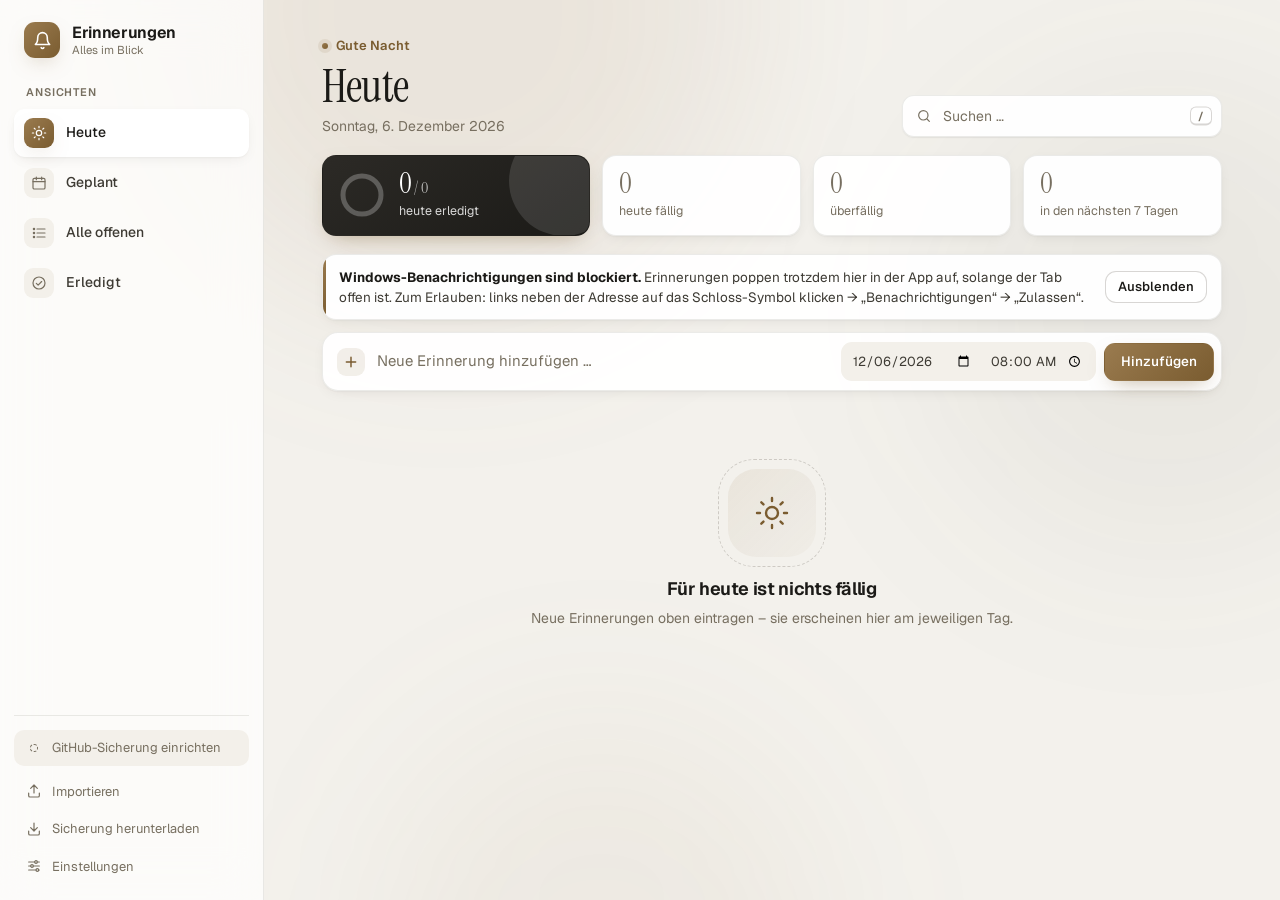
==== commit d9d2fae2: "Gediegene Farbschemata, tageweises Verschieben - Zwei Farbschemata statt Lila/Rosa: Graphit & Messin" ====
--- a/index.html
+++ b/index.html
@@ -9,7 +9,7 @@
   <link rel="icon" href="icon.svg" type="image/svg+xml">
   <link rel="preconnect" href="https://fonts.googleapis.com">
   <link rel="preconnect" href="https://fonts.gstatic.com" crossorigin>
-  <link rel="stylesheet" href="https://fonts.googleapis.com/css2?family=Geist:wght@400;500;600;700&family=Geist+Mono:wght@400;500&display=swap">
+  <link rel="stylesheet" href="https://fonts.googleapis.com/css2?family=Geist:wght@400;500;600;700&family=Geist+Mono:wght@400;500&family=Instrument+Serif&display=swap">
   <link rel="stylesheet" href="styles.css">
 </head>
 <body>
--- a/styles.css
+++ b/styles.css
@@ -1,79 +1,185 @@
 /* =====================================================================
  * Erinnerungen – Design
- * Helles und dunkles Theme folgen automatisch der Windows-Einstellung.
+ * Zwei Farbschemata (data-theme auf <html>): „messing“ und „marine“.
+ * Hell/Dunkel folgt automatisch der Windows-Einstellung.
  * ===================================================================== */
 :root {
   --font: "Geist", "Segoe UI Variable Text", "Segoe UI", system-ui, -apple-system, sans-serif;
   --font-display: "Geist", "Segoe UI Variable Display", "Segoe UI", system-ui, sans-serif;
-
-  --bg: #f5f5fa;
-  --bg-tint-1: rgba(108, 92, 255, .20);
-  --bg-tint-2: rgba(236, 72, 200, .12);
-  --bg-tint-3: rgba(20, 184, 166, .12);
-  --glass: rgba(255, 255, 255, .72);
-  --glass-strong: rgba(255, 255, 255, .9);
-  --surface: #ffffff;
-  --surface-2: #f2f2f8;
-  --surface-3: #e9e9f3;
-  --border: rgba(24, 24, 64, .08);
-  --border-strong: rgba(24, 24, 64, .16);
-  --text: #11121c;
-  --text-2: #3b3e52;
-  --muted: #6e7189;
-  --accent: #5b4cf5;
-  --accent-2: #9b5cf6;
-  --accent-text: #4a3be0;
-  --accent-soft: rgba(91, 76, 245, .10);
-  --accent-ring: rgba(91, 76, 245, .28);
-  --grad: linear-gradient(135deg, #5b4cf5 0%, #8b5cf6 52%, #d946ef 100%);
-  --grad-soft: linear-gradient(135deg, rgba(91, 76, 245, .12), rgba(217, 70, 239, .10));
-  --danger: #e5484d;
-  --danger-soft: rgba(229, 72, 77, .10);
-  --ok: #0f9f8f;
-  --ok-soft: rgba(15, 159, 143, .12);
-  --star: #f5a524;
-  --mark: rgba(245, 165, 36, .35);
-  --shadow-sm: 0 1px 2px rgba(17, 18, 40, .04), 0 1px 1px rgba(17, 18, 40, .03);
-  --shadow: 0 1px 2px rgba(17, 18, 40, .04), 0 4px 14px -4px rgba(17, 18, 40, .08);
-  --shadow-lg: 0 2px 6px rgba(17, 18, 40, .05), 0 24px 48px -12px rgba(17, 18, 40, .18);
-  --shadow-accent: 0 8px 24px -8px rgba(91, 76, 245, .55);
   --r-sm: 8px;
   --r: 14px;
   --r-lg: 20px;
   --ease: cubic-bezier(.2, .8, .2, 1);
-  color-scheme: light;
-}
-
+  --shadow-sm: 0 1px 2px rgba(20, 20, 20, .04), 0 1px 1px rgba(20, 20, 20, .03);
+  --shadow: 0 1px 2px rgba(20, 20, 20, .04), 0 4px 14px -4px rgba(20, 20, 20, .08);
+  --shadow-lg: 0 2px 6px rgba(20, 20, 20, .05), 0 24px 48px -12px rgba(20, 20, 20, .18);
+}
 @media (prefers-color-scheme: dark) {
   :root {
-    --bg: #0a0b12;
-    --bg-tint-1: rgba(108, 92, 255, .22);
-    --bg-tint-2: rgba(217, 70, 239, .12);
-    --bg-tint-3: rgba(20, 184, 166, .08);
-    --glass: rgba(20, 22, 34, .66);
-    --glass-strong: rgba(24, 26, 40, .9);
-    --surface: #151724;
-    --surface-2: #1c1f2f;
-    --surface-3: #252939;
-    --border: rgba(255, 255, 255, .07);
-    --border-strong: rgba(255, 255, 255, .14);
-    --text: #eef0fa;
-    --text-2: #c9ccdd;
-    --muted: #9196b0;
-    --accent: #8576ff;
-    --accent-2: #b38bff;
-    --accent-text: #a99eff;
-    --accent-soft: rgba(133, 118, 255, .14);
-    --accent-ring: rgba(133, 118, 255, .35);
-    --danger: #ff6b70;
-    --danger-soft: rgba(255, 107, 112, .12);
-    --ok: #2dd4bf;
-    --ok-soft: rgba(45, 212, 191, .12);
-    --star: #fbbf24;
-    --mark: rgba(251, 191, 36, .3);
     --shadow-sm: none;
-    --shadow: 0 1px 0 rgba(255, 255, 255, .03) inset, 0 6px 18px -6px rgba(0, 0, 0, .5);
+    --shadow: 0 1px 0 rgba(255, 255, 255, .03) inset, 0 6px 18px -6px rgba(0, 0, 0, .55);
     --shadow-lg: 0 30px 60px -12px rgba(0, 0, 0, .7);
+  }
+}
+
+/* ---------- Graphit & Messing (hell) ---------- */
+:root, [data-theme="messing"] {
+  --font-hero: "Instrument Serif", Georgia, "Times New Roman", serif;
+  --hero-weight: 400;
+  --hero-tracking: -.01em;
+  --hero-size: 46px;
+  --bg: #f3f1ec;
+  --bg-tint-1: rgba(154, 123, 79, .10);
+  --bg-tint-2: rgba(60, 55, 45, .05);
+  --bg-tint-3: rgba(154, 123, 79, .06);
+  --glass: rgba(255, 255, 255, .72);
+  --glass-strong: rgba(255, 255, 255, .94);
+  --surface: #ffffff;
+  --surface-2: #f3f0ea;
+  --surface-3: #e8e3d9;
+  --border: rgba(40, 32, 20, .09);
+  --border-strong: rgba(40, 32, 20, .18);
+  --text: #1b1a17;
+  --text-2: #3d3a33;
+  --muted: #776f60;
+  --accent: #8c6d3f;
+  --accent-2: #c3a06a;
+  --accent-text: #7a5c30;
+  --accent-soft: rgba(140, 109, 63, .11);
+  --accent-ring: rgba(140, 109, 63, .30);
+  --on-accent: #ffffff;
+  --grad: linear-gradient(135deg, #9a7b4f, #7a5c30);
+  --grad-soft: linear-gradient(135deg, rgba(154, 123, 79, .10), rgba(154, 123, 79, .03));
+  --hero-bg: linear-gradient(145deg, #2c2a26, #1b1a17);
+  --hero-ring: #c9a56b;
+  --shadow-accent: 0 8px 22px -10px rgba(122, 92, 48, .55);
+  --danger: #b4423a;
+  --danger-soft: rgba(180, 66, 58, .10);
+  --ok: #3f7d5c;
+  --ok-soft: rgba(63, 125, 92, .12);
+  --star: #b8892f;
+  --mark: rgba(184, 137, 47, .28);
+  color-scheme: light;
+}
+
+/* ---------- Marineblau (hell) ---------- */
+[data-theme="marine"] {
+  --font-hero: var(--font-display);
+  --hero-weight: 700;
+  --hero-tracking: -.035em;
+  --hero-size: 38px;
+  --bg: #f2f4f7;
+  --bg-tint-1: rgba(31, 78, 133, .09);
+  --bg-tint-2: rgba(120, 140, 170, .07);
+  --bg-tint-3: rgba(31, 78, 133, .05);
+  --glass: rgba(255, 255, 255, .72);
+  --glass-strong: rgba(255, 255, 255, .94);
+  --surface: #ffffff;
+  --surface-2: #eef1f5;
+  --surface-3: #e1e6ed;
+  --border: rgba(15, 25, 45, .09);
+  --border-strong: rgba(15, 25, 45, .17);
+  --text: #0f1724;
+  --text-2: #33404f;
+  --muted: #677487;
+  --accent: #1f4e85;
+  --accent-2: #2c64a6;
+  --accent-text: #1b4677;
+  --accent-soft: rgba(31, 78, 133, .09);
+  --accent-ring: rgba(31, 78, 133, .28);
+  --on-accent: #ffffff;
+  --grad: linear-gradient(135deg, #25588f, #173a63);
+  --grad-soft: linear-gradient(135deg, rgba(31, 78, 133, .09), rgba(31, 78, 133, .03));
+  --hero-bg: linear-gradient(145deg, #1d3557, #0f1d33);
+  --hero-ring: #8db4e4;
+  --shadow-accent: 0 8px 22px -10px rgba(23, 58, 99, .6);
+  --danger: #c0392b;
+  --danger-soft: rgba(192, 57, 43, .10);
+  --ok: #2e8560;
+  --ok-soft: rgba(46, 133, 96, .12);
+  --star: #d4a017;
+  --mark: rgba(212, 160, 23, .28);
+  color-scheme: light;
+}
+
+@media (prefers-color-scheme: dark) {
+  /* ---------- Graphit & Messing (dunkel) ---------- */
+  :root, [data-theme="messing"] {
+    --font-hero: "Instrument Serif", Georgia, "Times New Roman", serif;
+    --hero-weight: 400;
+    --hero-tracking: -.01em;
+    --hero-size: 46px;
+    --bg: #11110f;
+    --bg-tint-1: rgba(201, 165, 107, .07);
+    --bg-tint-2: rgba(255, 245, 225, .02);
+    --bg-tint-3: rgba(201, 165, 107, .04);
+    --glass: rgba(24, 23, 21, .72);
+    --glass-strong: rgba(28, 27, 25, .94);
+    --surface: #1a1917;
+    --surface-2: #22211e;
+    --surface-3: #2d2b27;
+    --border: rgba(255, 245, 225, .07);
+    --border-strong: rgba(255, 245, 225, .14);
+    --text: #f1ede4;
+    --text-2: #cfc8b8;
+    --muted: #9a9282;
+    --accent: #c9a56b;
+    --accent-2: #dcbf8c;
+    --accent-text: #d4b27a;
+    --accent-soft: rgba(201, 165, 107, .13);
+    --accent-ring: rgba(201, 165, 107, .35);
+    --on-accent: #17150f;
+    --grad: linear-gradient(135deg, #d0ad74, #a88449);
+    --grad-soft: linear-gradient(135deg, rgba(201, 165, 107, .10), rgba(201, 165, 107, .03));
+    --hero-bg: linear-gradient(145deg, #2b2823, #1f1d19);
+    --hero-ring: #c9a56b;
+    --shadow-accent: 0 8px 22px -10px rgba(0, 0, 0, .7);
+    --danger: #e07a70;
+    --danger-soft: rgba(224, 122, 112, .12);
+    --ok: #6fbf93;
+    --ok-soft: rgba(111, 191, 147, .12);
+    --star: #d9b25a;
+    --mark: rgba(217, 178, 90, .28);
+    color-scheme: dark;
+  }
+
+  /* ---------- Marineblau (dunkel) ---------- */
+  [data-theme="marine"] {
+    --font-hero: var(--font-display);
+    --hero-weight: 700;
+    --hero-tracking: -.035em;
+    --hero-size: 38px;
+    --bg: #0a0f18;
+    --bg-tint-1: rgba(122, 167, 220, .08);
+    --bg-tint-2: rgba(120, 140, 170, .04);
+    --bg-tint-3: rgba(122, 167, 220, .04);
+    --glass: rgba(16, 22, 34, .72);
+    --glass-strong: rgba(19, 26, 40, .94);
+    --surface: #121927;
+    --surface-2: #182131;
+    --surface-3: #212c3f;
+    --border: rgba(220, 230, 255, .07);
+    --border-strong: rgba(220, 230, 255, .14);
+    --text: #e8edf5;
+    --text-2: #c2cbd8;
+    --muted: #8b97a8;
+    --accent: #7aa7dc;
+    --accent-2: #9cc0ea;
+    --accent-text: #8db4e4;
+    --accent-soft: rgba(122, 167, 220, .13);
+    --accent-ring: rgba(122, 167, 220, .35);
+    --on-accent: #0a0f18;
+    --grad: linear-gradient(135deg, #82addf, #5585bd);
+    --grad-soft: linear-gradient(135deg, rgba(122, 167, 220, .10), rgba(122, 167, 220, .03));
+    --hero-bg: linear-gradient(145deg, #1b2b45, #111c30);
+    --hero-ring: #8db4e4;
+    --shadow-accent: 0 8px 22px -10px rgba(0, 0, 0, .7);
+    --danger: #ef7d72;
+    --danger-soft: rgba(239, 125, 114, .12);
+    --ok: #5fc39a;
+    --ok-soft: rgba(95, 195, 154, .12);
+    --star: #e8b93a;
+    --mark: rgba(232, 185, 58, .28);
     color-scheme: dark;
   }
 }
@@ -121,7 +227,7 @@
 }
 .brand { display: flex; align-items: center; gap: 12px; padding: 0 10px 26px; }
 .brand .logo {
-  width: 36px; height: 36px; border-radius: 11px; background: var(--grad); color: #fff;
+  width: 36px; height: 36px; border-radius: 11px; background: var(--grad); color: var(--on-accent);
   display: grid; place-items: center; box-shadow: var(--shadow-accent);
 }
 .brand .logo svg { width: 19px; height: 19px; stroke-width: 2; }
@@ -143,7 +249,7 @@
 .nav button .ico svg { width: 16px; height: 16px; }
 .nav button:hover { background: var(--accent-soft); color: var(--text); }
 .nav button.active { background: var(--surface); color: var(--text); box-shadow: var(--shadow); }
-.nav button.active .ico { background: var(--grad); color: #fff; box-shadow: var(--shadow-accent); }
+.nav button.active .ico { background: var(--grad); color: var(--on-accent); box-shadow: var(--shadow-accent); }
 .nav .count {
   margin-left: auto; min-width: 24px; padding: 1px 8px; border-radius: 99px; text-align: center;
   font-size: 12px; font-weight: 600; color: var(--muted); background: var(--surface-2); font-variant-numeric: tabular-nums;
@@ -181,7 +287,7 @@
 .eyebrow:empty { display: none; }
 .eyebrow::before { content: ""; width: 6px; height: 6px; border-radius: 50%; background: var(--grad); box-shadow: 0 0 0 4px var(--accent-soft); }
 .topbar h1 {
-  margin: 0; font-family: var(--font-display); font-size: 38px; line-height: 1.08; font-weight: 700; letter-spacing: -.035em;
+  margin: 0; font-family: var(--font-hero); font-size: var(--hero-size); line-height: 1.05; font-weight: var(--hero-weight); letter-spacing: var(--hero-tracking);
 }
 .topbar .sub { color: var(--muted); font-size: 14px; margin-top: 6px; }
 
@@ -210,11 +316,11 @@
   box-shadow: var(--shadow); text-align: left; transition: transform .2s var(--ease), box-shadow .2s var(--ease);
 }
 button.stat:hover { transform: translateY(-2px); box-shadow: var(--shadow-lg); }
-.stat b { display: block; font-family: var(--font-display); font-size: 26px; line-height: 1; font-weight: 700; letter-spacing: -.03em; font-variant-numeric: tabular-nums; }
+.stat b { display: block; font-family: var(--font-hero); font-size: 28px; line-height: 1; font-weight: var(--hero-weight); letter-spacing: var(--hero-tracking); font-variant-numeric: tabular-nums; }
 .stat span { display: block; font-size: 12.5px; color: var(--muted); margin-top: 4px; }
 .stat.danger b { color: var(--danger); }
 .stat.muted b { color: var(--muted); }
-.stat.hero-stat { background: var(--grad); color: #fff; border-color: transparent; box-shadow: var(--shadow-accent); }
+.stat.hero-stat { background: var(--hero-bg); color: #fff; border-color: transparent; box-shadow: var(--shadow-accent); }
 .stat.hero-stat span { color: rgba(255, 255, 255, .82); }
 .stat.hero-stat::after {
   content: ""; position: absolute; right: -30px; top: -30px; width: 110px; height: 110px; border-radius: 50%;
@@ -223,7 +329,7 @@
 .ring { width: 46px; height: 46px; flex: none; transform: rotate(-90deg); }
 .ring circle { fill: none; stroke-width: 5; }
 .ring .track { stroke: rgba(255, 255, 255, .25); }
-.ring .bar { stroke: #fff; stroke-linecap: round; transition: stroke-dashoffset .8s var(--ease); }
+.ring .bar { stroke: var(--hero-ring); stroke-linecap: round; transition: stroke-dashoffset .8s var(--ease); }
 
 /* Hinweisleisten */
 .banner {
@@ -269,7 +375,7 @@
 .btn:hover { background: var(--surface-2); }
 .btn:active { transform: scale(.97); }
 .btn:focus-visible { outline: none; box-shadow: 0 0 0 4px var(--accent-soft); border-color: var(--accent); }
-.btn.primary { background: var(--grad); border-color: transparent; color: #fff; box-shadow: var(--shadow-accent); }
+.btn.primary { background: var(--grad); border-color: transparent; color: var(--on-accent); box-shadow: var(--shadow-accent); }
 .btn.primary:hover { filter: brightness(1.08) saturate(1.05); transform: translateY(-1px); }
 .btn.danger { color: var(--danger); border-color: transparent; background: var(--danger-soft); }
 .btn.danger:hover { background: var(--danger); color: #fff; }
@@ -386,7 +492,7 @@
 .field.wide { flex: 1; min-width: 240px; }
 .when-status { font-size: 13px; color: var(--text-2); margin-top: 10px; display: flex; align-items: center; gap: 6px; }
 .when-status.overdue { color: var(--danger); font-weight: 600; }
-.snooze { display: grid; grid-template-columns: repeat(3, 1fr); gap: 6px; margin-top: 14px; }
+.snooze { display: grid; grid-template-columns: repeat(2, 1fr); gap: 6px; margin-top: 14px; }
 .snooze button {
   border: 1px solid var(--border); background: var(--surface-2); border-radius: 10px; padding: 8px 10px; text-align: left;
   font-size: 13px; font-weight: 550; transition: all .15s var(--ease);
@@ -420,7 +526,7 @@
 dialog::backdrop { background: rgba(10, 10, 25, .45); backdrop-filter: blur(6px); -webkit-backdrop-filter: blur(6px); }
 .dlg-head { padding: 22px 24px 8px; display: flex; align-items: center; gap: 12px; }
 .dlg-head h2 { margin: 0; font-family: var(--font-display); font-size: 20px; font-weight: 700; letter-spacing: -.02em; }
-.dlg-icon { width: 40px; height: 40px; border-radius: 12px; background: var(--grad); color: #fff; display: grid; place-items: center; box-shadow: var(--shadow-accent); }
+.dlg-icon { width: 40px; height: 40px; border-radius: 12px; background: var(--grad); color: var(--on-accent); display: grid; place-items: center; box-shadow: var(--shadow-accent); }
 .dlg-body { padding: 8px 24px 18px; max-height: 68vh; overflow: auto; }
 .dlg-foot { padding: 14px 24px; border-top: 1px solid var(--border); display: flex; gap: 8px; justify-content: flex-end; flex-wrap: wrap; background: var(--surface-2); border-radius: 0 0 var(--r-lg) var(--r-lg); }
 .dlg-foot .grow { flex: 1; }
@@ -428,7 +534,7 @@
 /* Erinnerungs-Pop-up */
 .dlg-alert { overflow: hidden; }
 .dlg-alert .dlg-head {
-  background: var(--grad); color: #fff; padding: 26px 24px 22px; position: relative; overflow: hidden;
+  background: var(--hero-bg); color: #fff; padding: 26px 24px 22px; position: relative; overflow: hidden;
 }
 .dlg-alert .dlg-head::after {
   content: ""; position: absolute; right: -40px; top: -60px; width: 200px; height: 200px; border-radius: 50%; background: rgba(255, 255, 255, .12);
@@ -524,3 +630,25 @@
 @media (prefers-reduced-motion: reduce) {
   *, *::before, *::after { animation: none !important; transition: none !important; }
 }
+
+/* ---------- Farbschema-Auswahl ---------- */
+.theme-grid { display: grid; grid-template-columns: repeat(auto-fill, minmax(220px, 1fr)); gap: 10px; margin-top: 8px; }
+.theme-opt {
+  display: flex; flex-direction: column; gap: 10px; text-align: left; padding: 14px; border-radius: var(--r);
+  border: 1.5px solid var(--border-strong); background: var(--surface); transition: all .15s var(--ease);
+}
+.theme-opt:hover { border-color: var(--accent); }
+.theme-opt.on { border-color: var(--accent); box-shadow: 0 0 0 4px var(--accent-soft); }
+.theme-opt b { font-size: 14px; }
+.theme-opt small { color: var(--muted); font-size: 12.5px; }
+.swatches { display: flex; gap: 6px; }
+.swatches i { width: 26px; height: 26px; border-radius: 8px; border: 1px solid rgba(0, 0, 0, .1); }
+
+/* Wochentage zum Verschieben */
+.weekdays { display: grid; grid-template-columns: repeat(5, 1fr); gap: 6px; margin-top: 6px; }
+.weekdays button {
+  border: 1px solid var(--border); background: var(--surface-2); border-radius: 10px; padding: 7px 4px;
+  font-size: 13px; font-weight: 600; text-align: center; transition: all .15s var(--ease);
+}
+.weekdays button small { display: block; font-size: 11px; font-weight: 400; color: var(--muted); }
+.weekdays button:hover { border-color: var(--accent); background: var(--accent-soft); color: var(--accent-text); transform: translateY(-1px); }
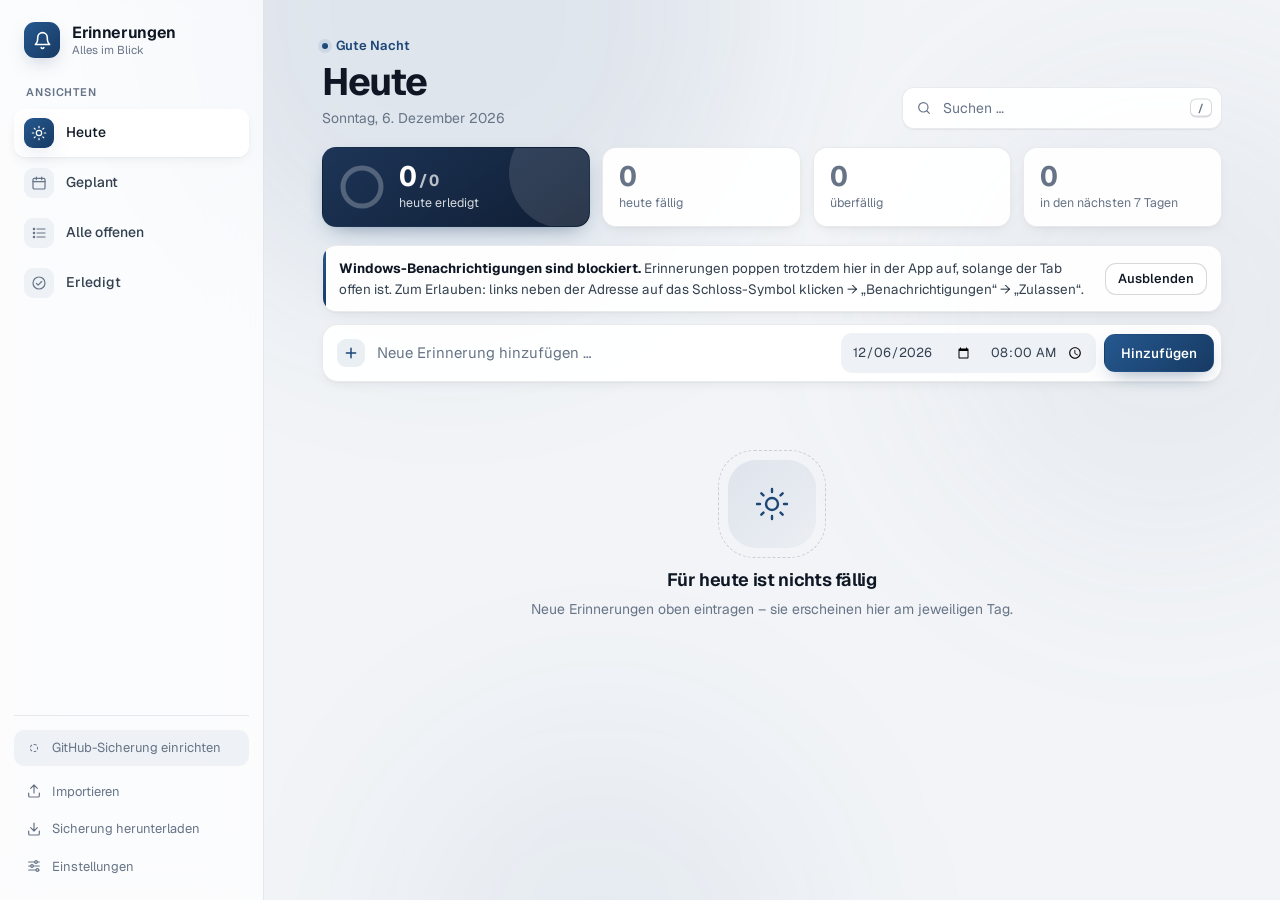
==== commit 06da0018: "Marineblau als Standard-Farbschema Co-Authored-By: Claude Opus 5.5 <noreply@anthropic.com>" ====
--- a/index.html
+++ b/index.html
@@ -1,5 +1,5 @@
 <!doctype html>
-<html lang="de">
+<html lang="de" data-theme="marine">
 <head>
   <meta charset="utf-8">
   <meta name="viewport" content="width=device-width, initial-scale=1">
--- a/styles.css
+++ b/styles.css
@@ -23,7 +23,7 @@
 }
 
 /* ---------- Graphit & Messing (hell) ---------- */
-:root, [data-theme="messing"] {
+[data-theme="messing"] {
   --font-hero: "Instrument Serif", Georgia, "Times New Roman", serif;
   --hero-weight: 400;
   --hero-tracking: -.01em;
@@ -104,7 +104,7 @@
 
 @media (prefers-color-scheme: dark) {
   /* ---------- Graphit & Messing (dunkel) ---------- */
-  :root, [data-theme="messing"] {
+  [data-theme="messing"] {
     --font-hero: "Instrument Serif", Georgia, "Times New Roman", serif;
     --hero-weight: 400;
     --hero-tracking: -.01em;
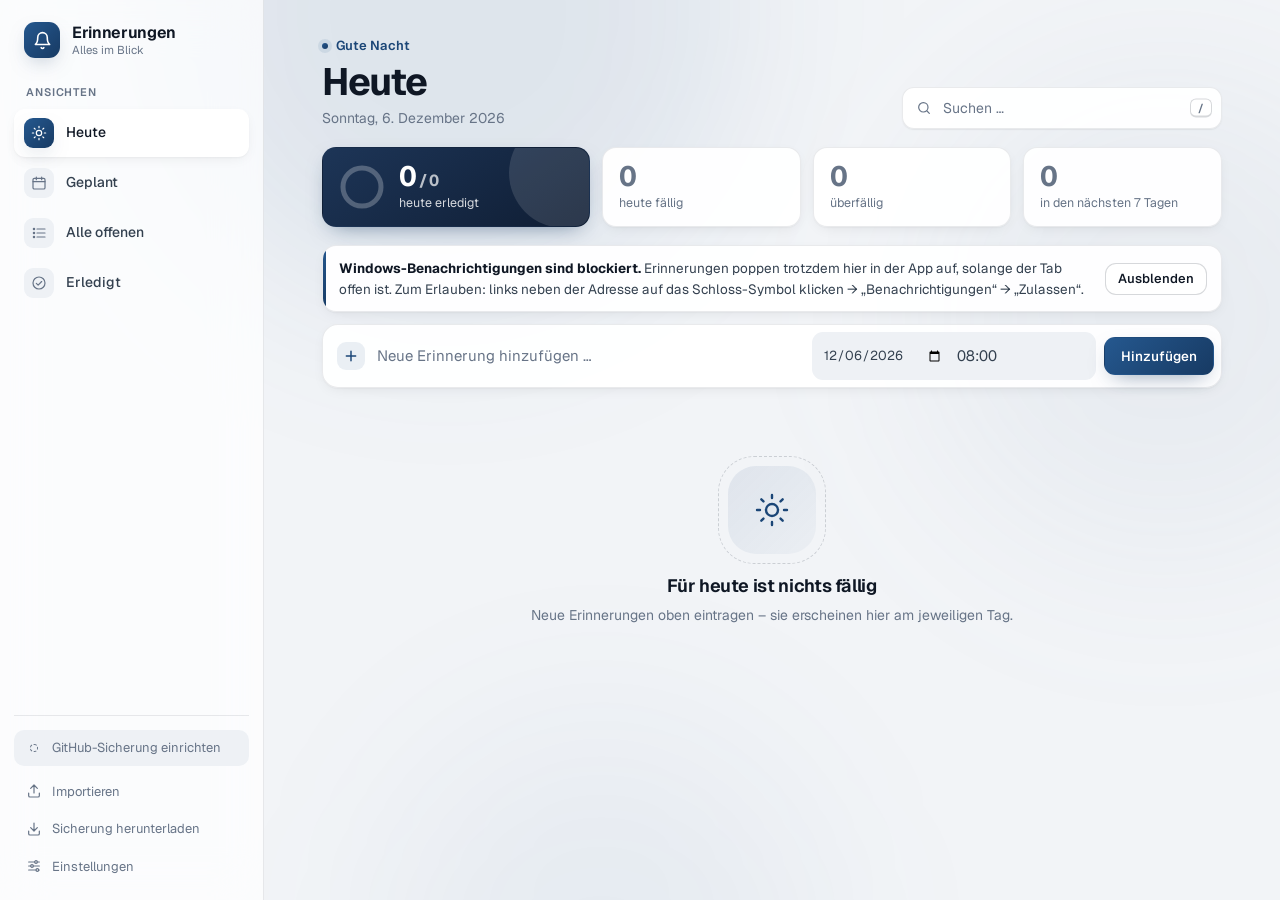
==== commit 9c3c1086: "Uhrzeit-Kombifeld: Halbstunden-Liste 6–20 Uhr plus freie Eingabe Klick öffnet eine kurze Liste (06:0" ====
--- a/index.html
+++ b/index.html
@@ -50,7 +50,7 @@
           <input type="text" id="add-title" placeholder="Neue Erinnerung hinzufügen …" aria-label="Titel der neuen Erinnerung">
           <span class="add-when">
             <input type="date" id="add-date" aria-label="Datum der Erinnerung">
-            <input type="time" id="add-time" aria-label="Uhrzeit der Erinnerung">
+            <input type="text" id="add-time" class="time-input" data-allow-empty="1" inputmode="numeric" autocomplete="off" spellcheck="false" placeholder="hh:mm" aria-label="Uhrzeit der Erinnerung">
           </span>
           <button class="btn primary" type="submit">Hinzufügen</button>
         </form>
@@ -83,6 +83,7 @@
     <div class="dlg-foot" id="imp-foot"></div>
   </dialog>
 
+  <div id="time-pop" class="time-pop" popover="manual" role="listbox" aria-label="Uhrzeit wählen"></div>
   <div id="toast" role="status"></div>
 
   <script src="app.js"></script>
--- a/styles.css
+++ b/styles.css
@@ -360,10 +360,10 @@
 .add input[type=text] { flex: 1; min-width: 140px; border: 0; background: none; padding: 10px 4px; font-size: 15px; outline: none; }
 .add input[type=text]::placeholder { color: var(--muted); }
 .add-when { display: flex; align-items: center; gap: 2px; padding: 3px; border-radius: 11px; background: var(--surface-2); }
-.add-when input {
+.add-when input, .add-when select {
   border: 0; background: transparent; padding: 6px 8px; border-radius: 8px; color: var(--text-2); outline: none; font-size: 13px;
 }
-.add-when input:focus { background: var(--surface); box-shadow: var(--shadow-sm); }
+.add-when input:focus, .add-when select:focus { background: var(--surface); box-shadow: var(--shadow-sm); }
 
 /* Buttons */
 .btn {
@@ -652,3 +652,19 @@
 }
 .weekdays button small { display: block; font-size: 11px; font-weight: 400; color: var(--muted); }
 .weekdays button:hover { border-color: var(--accent); background: var(--accent-soft); color: var(--accent-text); transform: translateY(-1px); }
+
+/* Uhrzeit-Kombifeld */
+.time-input { width: 86px; font-variant-numeric: tabular-nums; cursor: pointer; }
+.add-when .time-input { width: 64px; }
+.time-pop {
+  position: fixed; inset: auto; margin: 0; padding: 4px; max-height: 264px; overflow: auto;
+  border: 1px solid var(--border-strong); border-radius: 12px; background: var(--surface); color: var(--text);
+  box-shadow: var(--shadow-lg);
+}
+.time-pop button {
+  display: block; width: 100%; text-align: left; border: 0; background: none; padding: 7px 12px; border-radius: 8px;
+  font-size: 13.5px; font-variant-numeric: tabular-nums; color: var(--text-2);
+}
+.time-pop button:hover, .time-pop button.active { background: var(--accent-soft); color: var(--accent-text); }
+.time-pop button.on { font-weight: 700; color: var(--accent-text); }
+.time-pop button.on::after { content: "  ✓"; }
